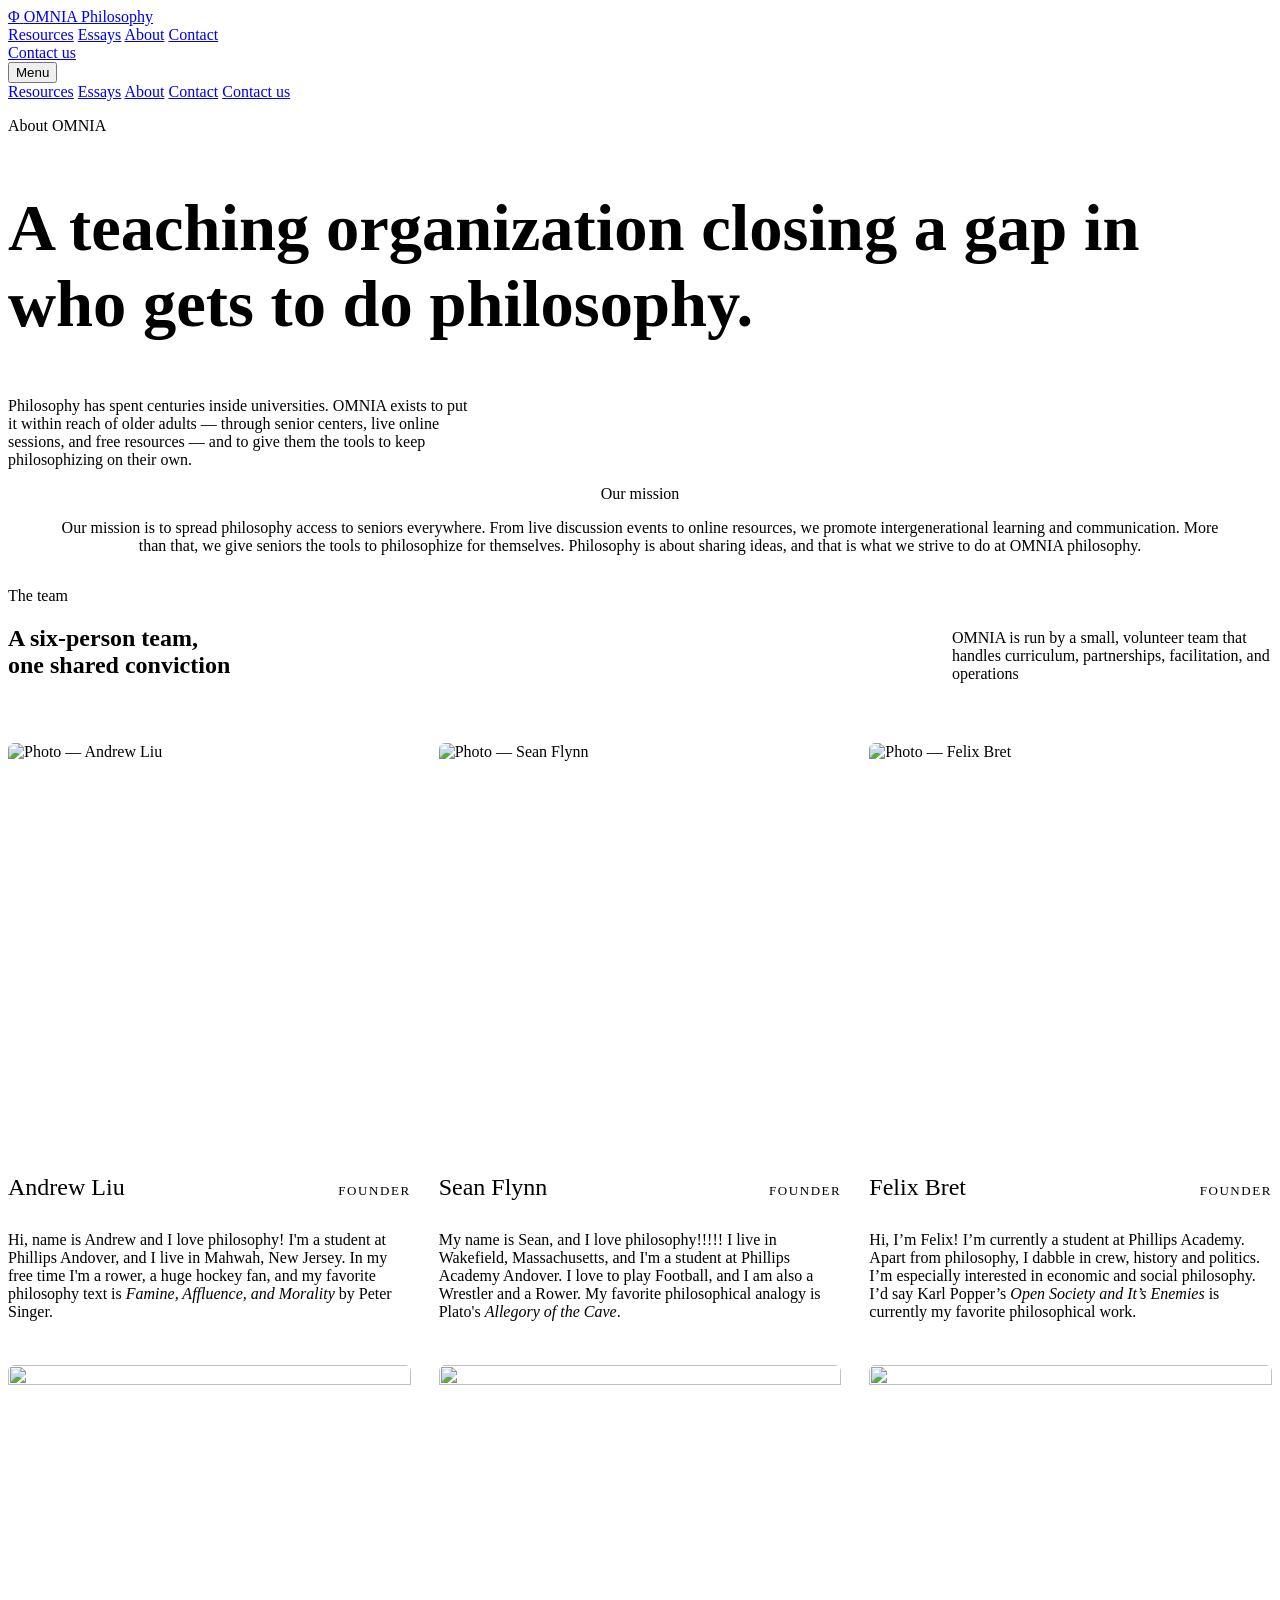
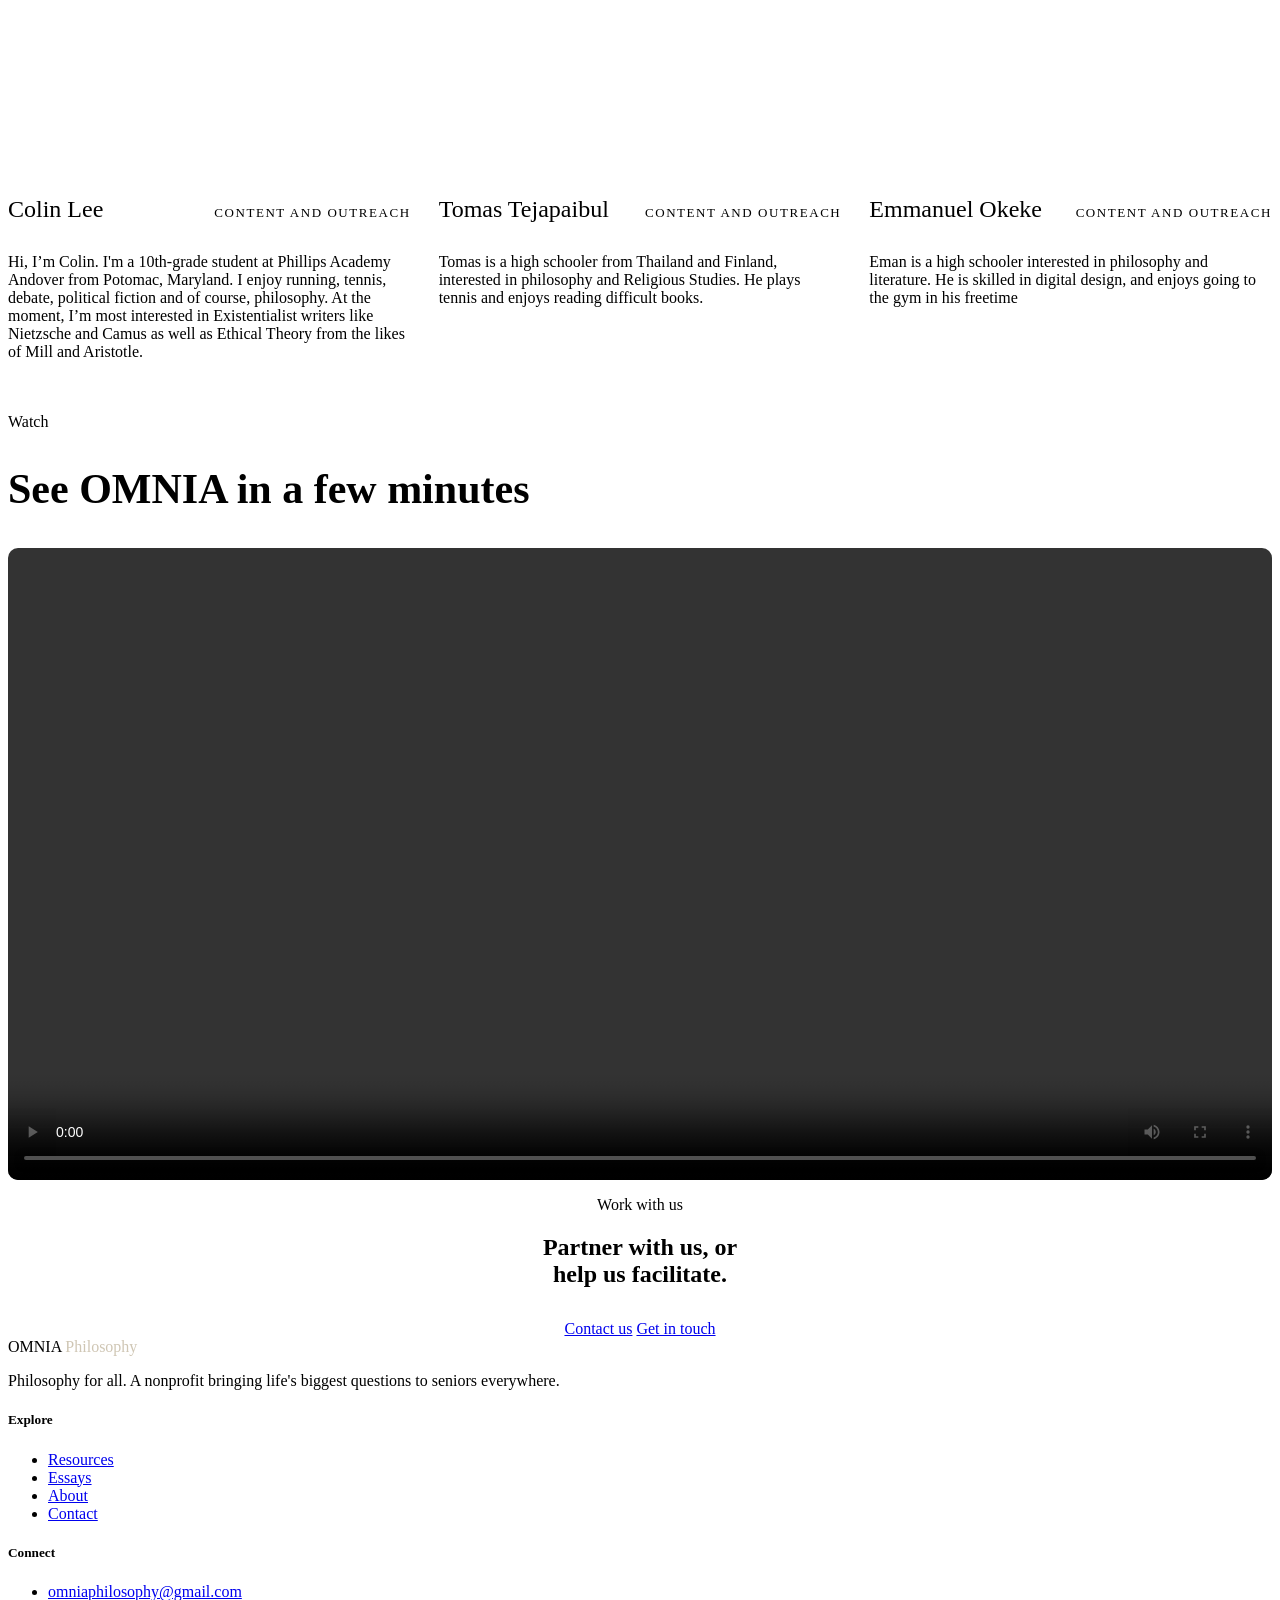
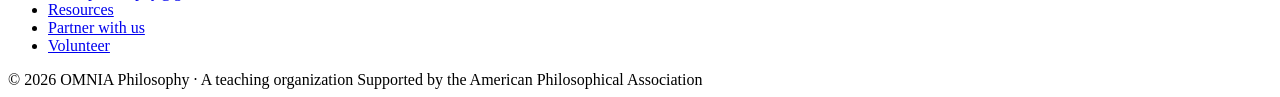
==== about.html @ b1950de5 "Add files via upload" ====
<!DOCTYPE html>
<html lang="en">
  <head>
    <meta charset="UTF-8" />
    <meta name="viewport" content="width=device-width, initial-scale=1.0" />
    <title>About — OMNIA Philosophy</title>
    <meta
      name="description"
      content="OMNIA Philosophy is a nonprofit expanding philosophy access for seniors, delivered through Massachusetts senior centers, state aging networks, and free online resources."
    />
    <link rel="preconnect" href="https://fonts.googleapis.com" />
    <link rel="preconnect" href="https://fonts.gstatic.com" crossorigin />
    <link
      href="https://fonts.googleapis.com/css2?family=Newsreader:ital,opsz,wght@0,6..72,300..600;1,6..72,300..500&family=Jost:wght@300;400;500;600&display=swap"
      rel="stylesheet"
    />
    <link rel="stylesheet" href="assets/styles.css" />
  </head>
  <body>
    <script>
      document.documentElement.classList.add("js");
    </script>

    <!-- ============ NAV ============ -->
    <header class="nav">
      <div class="nav-inner">
        <a class="brand" href="index.html">
          <span class="brand-mark">Φ</span>
          <span class="brand-name"
            >OMNIA <span class="thin">Philosophy</span></span
          >
        </a>
        <nav class="nav-links">
          <a href="resources.html">Resources</a>
          <a href="essays.html">Essays</a>
          <a href="about.html" class="active">About</a>
          <a href="contact.html">Contact</a>
        </nav>
        <div class="nav-cta">
          <a href="contact.html" class="btn btn-primary">Contact us</a>
        </div>
        <button class="nav-toggle" data-menu-toggle aria-label="Open menu">
          Menu
        </button>
      </div>
      <div class="menu-panel" data-menu-panel>
        <div class="menu-inner">
          <a href="resources.html">Resources</a>
          <a href="essays.html">Essays</a>
          <a href="about.html">About</a>
          <a href="contact.html">Contact</a>
          <a href="contact.html" class="btn btn-primary">Contact us</a>
        </div>
      </div>
    </header>

    <main data-screen-label="About">
      <!-- ============ PAGE HERO ============ -->
      <section class="section">
        <div class="wrap">
          <div class="wrap-narrow" style="padding: 0">
            <p class="eyebrow">About OMNIA</p>
            <h1 class="display" style="font-size: clamp(38px, 5.2vw, 76px)">
              A teaching organization closing a  gap in who gets to do philosophy.
            </h1>
            <p class="lede" style="max-width: 58ch; margin: 28px 0 0">
              Philosophy has spent centuries inside universities. OMNIA exists
              to put it within reach of older adults — through senior centers,
              live online sessions, and free resources — and to give them the
              tools to keep philosophizing on their own.
            </p>
          </div>
        </div>
      </section>

      <!-- ============ MISSION QUOTE ============ -->
      <section class="section bg-ink">
        <div class="wrap-narrow" style="text-align: center">
          <p class="eyebrow center" style="color: var(--clay-soft)">
            Our mission
          </p>
          <blockquote class="pull">
            Our mission is to spread philosophy access to seniors everywhere. From live discussion events to online resources, we promote intergenerational learning and communication. More than that, we give seniors the tools to philosophize for themselves. Philosophy is about sharing ideas, and that is what we strive to do at OMNIA philosophy. </em>
          </blockquote>
        </div>
      </section>

      <!-- ============ TEAM (understated) ============ -->
      <section class="section">
        <div class="wrap">
          <div class="team-head">
            <div>
              <p class="eyebrow">The team</p>
              <h2 class="h2">A six-person team,<br />one shared conviction</h2>
            </div>
            <p class="body" style="max-width: 40ch; align-self: end">
              OMNIA is run by a small, volunteer team that handles curriculum,
              partnerships, facilitation, and operations 
            </p>
          </div>
          <div class="bio-grid">
            <article class="bio-card reveal">
              <img src="/images/Andrew.png" alt="Photo — Andrew Liu" style="width:100%; aspect-ratio:1/1; object-fit:cover; border-radius:6px; display:block;">
              <div class="bio-header">
                <span class="r-name">Andrew Liu</span>
                <span class="r-role">Founder</span>
              </div>
              <p class="body small">Hi, name is Andrew and I love philosophy! I'm a student at Phillips Andover, and I live in Mahwah, New Jersey. In my free time I'm a rower, a huge hockey fan, and my favorite philosophy text is <em>Famine, Affluence, and Morality</em> by Peter Singer. </p>
            </article>
            <article class="bio-card reveal">
              <img src="/images/Sean.jpeg" alt="Photo — Sean Flynn" style="width:100%; aspect-ratio:1/1; object-fit:cover; border-radius:6px; display:block;">
              <div class="bio-header">
                <span class="r-name">Sean Flynn</span>
                <span class="r-role">Founder</span>
              </div>
              <p class="body small">My name is Sean, and I love philosophy!!!!! I live in Wakefield, Massachusetts, and I'm a student at Phillips Academy Andover. I love to play Football,  and I am also a Wrestler and a Rower. My favorite philosophical analogy is Plato's <em>Allegory of the Cave</em>. </p>
            </article>
            <article class="bio-card reveal">
              <img src="/Images/felix bret.jpeg" alt="Photo — Felix Bret" style="width:100%; aspect-ratio:1/1; object-fit:cover; border-radius:6px; display:block;">
              <div class="bio-header">
                <span class="r-name">Felix Bret</span>
                <span class="r-role">Founder </span>
              </div>
              <p class="body small"> Hi, I’m Felix! I’m currently a student at Phillips Academy. Apart from philosophy, I dabble in crew, history and politics. I’m especially interested in economic and social philosophy. I’d say Karl Popper’s <em>Open Society and It’s Enemies</em> is currently my favorite philosophical work.</p>
            </article>
            <article class="bio-card reveal">
              <img src="/images/Colin.png" alt="" style="width:100%; aspect-ratio:1/1; object-fit:cover; border-radius:6px; display:block;">
              <div class="bio-header">
                <span class="r-name">Colin Lee</span>
                <span class="r-role">Content and Outreach</span>
              </div>
              <p class="body small">Hi, I’m Colin. I'm a 10th-grade student at Phillips Academy Andover from Potomac, Maryland. I enjoy running, tennis, debate, political fiction and of course, philosophy. At the moment, I’m most interested in Existentialist writers like Nietzsche and Camus as well as Ethical Theory from the likes of Mill and Aristotle.</p>
            </article>
            <article class="bio-card reveal">
              <img src="/images/Tomas.png" alt="" style="width:100%; aspect-ratio:1/1; object-fit:cover; border-radius:6px; display:block;">
              <div class="bio-header">
                <span class="r-name">Tomas Tejapaibul</span>
                <span class="r-role">Content and Outreach</span>
              </div>
              <p class="body small">Tomas is a high schooler from Thailand and Finland, interested in philosophy and Religious Studies. He plays tennis and enjoys reading difficult books.</p>
            </article>
            <article class="bio-card reveal">
              <img src="/images/Eman.png" alt="" style="width:100%; aspect-ratio:1/1; object-fit:cover; border-radius:6px; display:block;">
              <div class="bio-header">
                <span class="r-name">Emmanuel Okeke</span>
                <span class="r-role">Content and Outreach</span>
              </div>
              <p class="body small">Eman is a high schooler interested in philosophy and literature. He is skilled in digital design, and enjoys going to the gym in his freetime </p>
            </article>
          </div>
          
        </div>
      </section>

      <!-- ============ VIDEO ============ -->
      <section class="section" style="padding-top: 0">
        <div class="wrap">
          <div class="video-head">
            <p class="eyebrow">Watch</p>
            <h2 class="h2" style="font-size: clamp(28px, 3.4vw, 42px)">
              See OMNIA in a few minutes
            </h2>
          </div>
          <video src="Images/ScreenRecording_05-03-2026 23-16-03_1 (1).mov" controls style="width:100%; border-radius:10px; display:block;"></video>
        </div>
      </section>

      <!-- ============ CTA ============ -->
      <section class="section-tight bg-alt">
        <div class="wrap-narrow" style="text-align: center">
          <p class="eyebrow center">Work with us</p>
          <h2 class="h2" style="max-width: 20ch; margin-inline: auto">
            Partner with us, or help us facilitate.
          </h2>
          <div class="cta-actions" style="margin-top: 32px">
            <a href="contact.html" class="btn btn-primary btn-lg">Contact us</a>
            <a href="mailto:omniaphilosophy@gmail.com" class="btn btn-outline btn-lg">Get in touch</a>
          </div>
        </div>
      </section>
    </main>

    <!-- ============ FOOTER ============ -->
    <footer class="footer">
      <div class="wrap">
        <div class="footer-grid">
          <div>
            <div class="footer-brand-name">
              OMNIA
              <span style="font-weight: 300; color: #cfc6b4">Philosophy</span>
            </div>
            <p class="footer-tag">
              Philosophy for all. A nonprofit bringing life's biggest questions
              to seniors everywhere.
            </p>
          </div>
          <div>
            <h5>Explore</h5>
            <ul>
              <li><a href="resources.html">Resources</a></li>
              <li><a href="essays.html">Essays</a></li>
              <li><a href="about.html">About</a></li>
              <li><a href="contact.html">Contact</a></li>
            </ul>
          </div>
          <div>
            <h5>Connect</h5>
            <ul>
              <li>
                <a href="mailto:omniaphilosophy@gmail.com">omniaphilosophy@gmail.com</a>
              </li>
              <li><a href="resources.html">Resources</a></li>
              <li><a href="contact.html">Partner with us</a></li>
              <li><a href="contact.html">Volunteer</a></li>
            </ul>
          </div>
        </div>
        <div class="footer-bottom">
          <span>© 2026 OMNIA Philosophy · A teaching organization</span>
          <span>Supported by the American Philosophical Association</span>
        </div>
      </div>
    </footer>

    <style>
      .method-grid {
        display: grid;
        grid-template-columns: repeat(3, 1fr);
        gap: 24px;
        margin-top: clamp(8px, 2vw, 20px);
      }
      .method {
        background: var(--card);
        border: 1px solid var(--line);
        border-radius: 8px;
        padding: 32px 30px;
        display: flex;
        flex-direction: column;
        gap: 14px;
      }
      .method .do-num {
        font-size: 26px;
      }

      .bio-grid{ display:grid; grid-template-columns: repeat(3,1fr); gap: 28px; margin-bottom: 36px; }
      .bio-card{ display:flex; flex-direction:column; gap:14px; }
      .bio-header{ display:flex; justify-content:space-between; align-items:baseline; gap:10px; border-top:2px solid var(--ink); padding-top:14px; }

      .team-head {
        display: flex;
        justify-content: space-between;
        align-items: flex-start;
        gap: 40px;
        margin-bottom: clamp(28px, 3.5vw, 44px);
        flex-wrap: wrap;
      }
      .roster {
        list-style: none;
        margin: 0;
        padding: 0;
        display: grid;
        grid-template-columns: 1fr 1fr;
        gap: 0 clamp(36px, 5vw, 72px);
      }
      .roster li {
        display: flex;
        justify-content: space-between;
        align-items: baseline;
        gap: 20px;
        padding: 20px 0;
        border-bottom: 1px solid var(--line);
      }
      .r-name {
        font-family: var(--serif);
        font-size: clamp(20px, 2vw, 24px);
        color: var(--ink);
      }
      .r-role {
        font-family: var(--sans);
        font-size: 13px;
        letter-spacing: 0.12em;
        text-transform: uppercase;
        color: var(--clay);
        white-space: nowrap;
      }
      .pull em {
        color: var(--clay-soft);
      }

      .video-head {
        margin-bottom: clamp(22px, 3vw, 34px);
      }
      .video-frame {
        margin: 0;
        border: 1px solid var(--line);
        border-radius: 10px;
        overflow: hidden;
        background: repeating-linear-gradient(
          135deg,
          #ece6d8,
          #ece6d8 14px,
          #e7e0d0 14px,
          #e7e0d0 28px
        );
      }
      .video-inner {
        aspect-ratio: 16/9;
        display: flex;
        flex-direction: column;
        align-items: center;
        justify-content: center;
        gap: 20px;
      }
      .video-play {
        width: 84px;
        height: 84px;
        border-radius: 50%;
        border: 1px solid var(--line-2);
        background: var(--card);
        display: grid;
        place-items: center;
        color: var(--clay);
        cursor: pointer;
        box-shadow: 0 14px 36px -22px rgba(33, 29, 23, 0.55);
        transition: transform 0.2s ease, background 0.2s ease, color 0.2s ease;
      }
      .video-play:hover {
        transform: scale(1.06);
        background: var(--clay);
        color: #fff;
      }
      .video-note {
        font-family: var(--sans);
        font-size: 14px;
        letter-spacing: 0.02em;
        color: var(--ink-2);
        margin: 0;
        text-align: center;
        max-width: 40ch;
        padding-inline: 20px;
      }

      @media (max-width: 880px) {
        .method-grid { grid-template-columns: 1fr; }
        .bio-grid { grid-template-columns: 1fr; }
        .roster { grid-template-columns: 1fr; }
      }
    </style>

    <script src="assets/site.js"></script>
  </body>
</html>
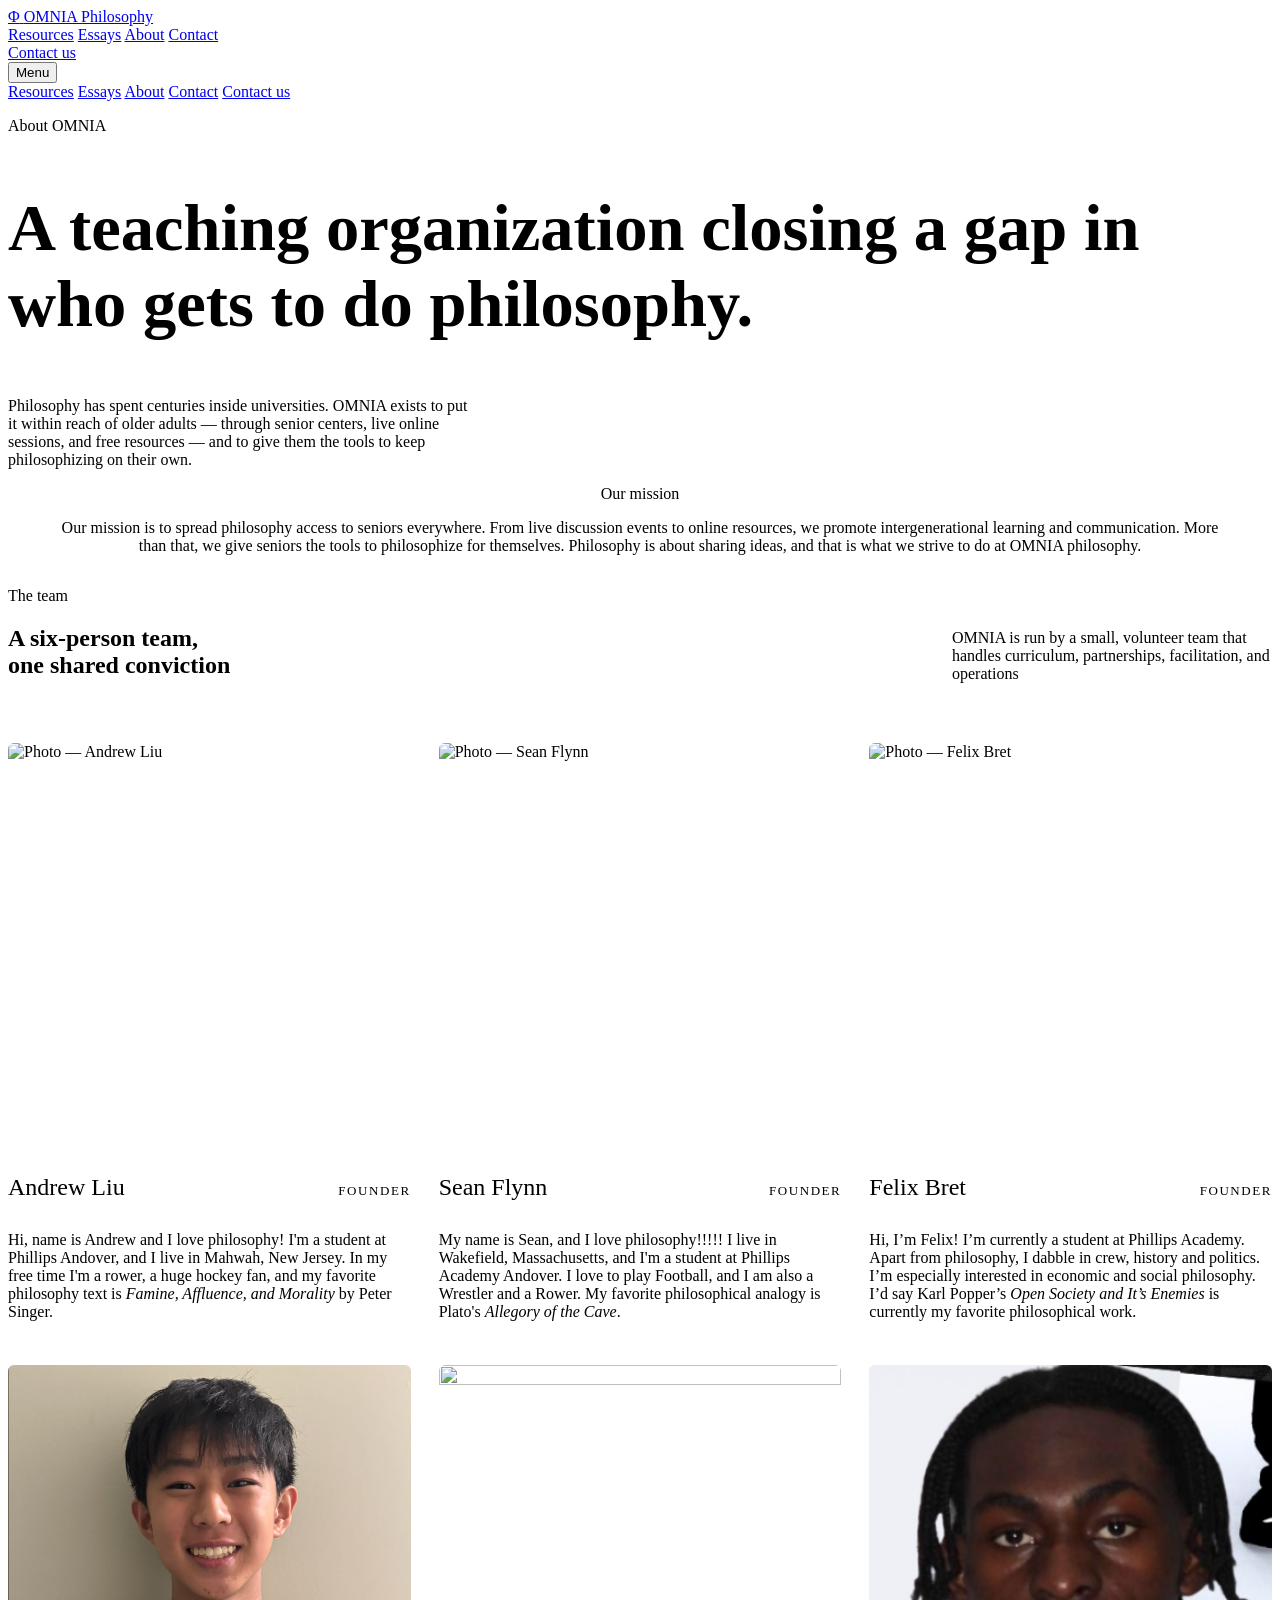
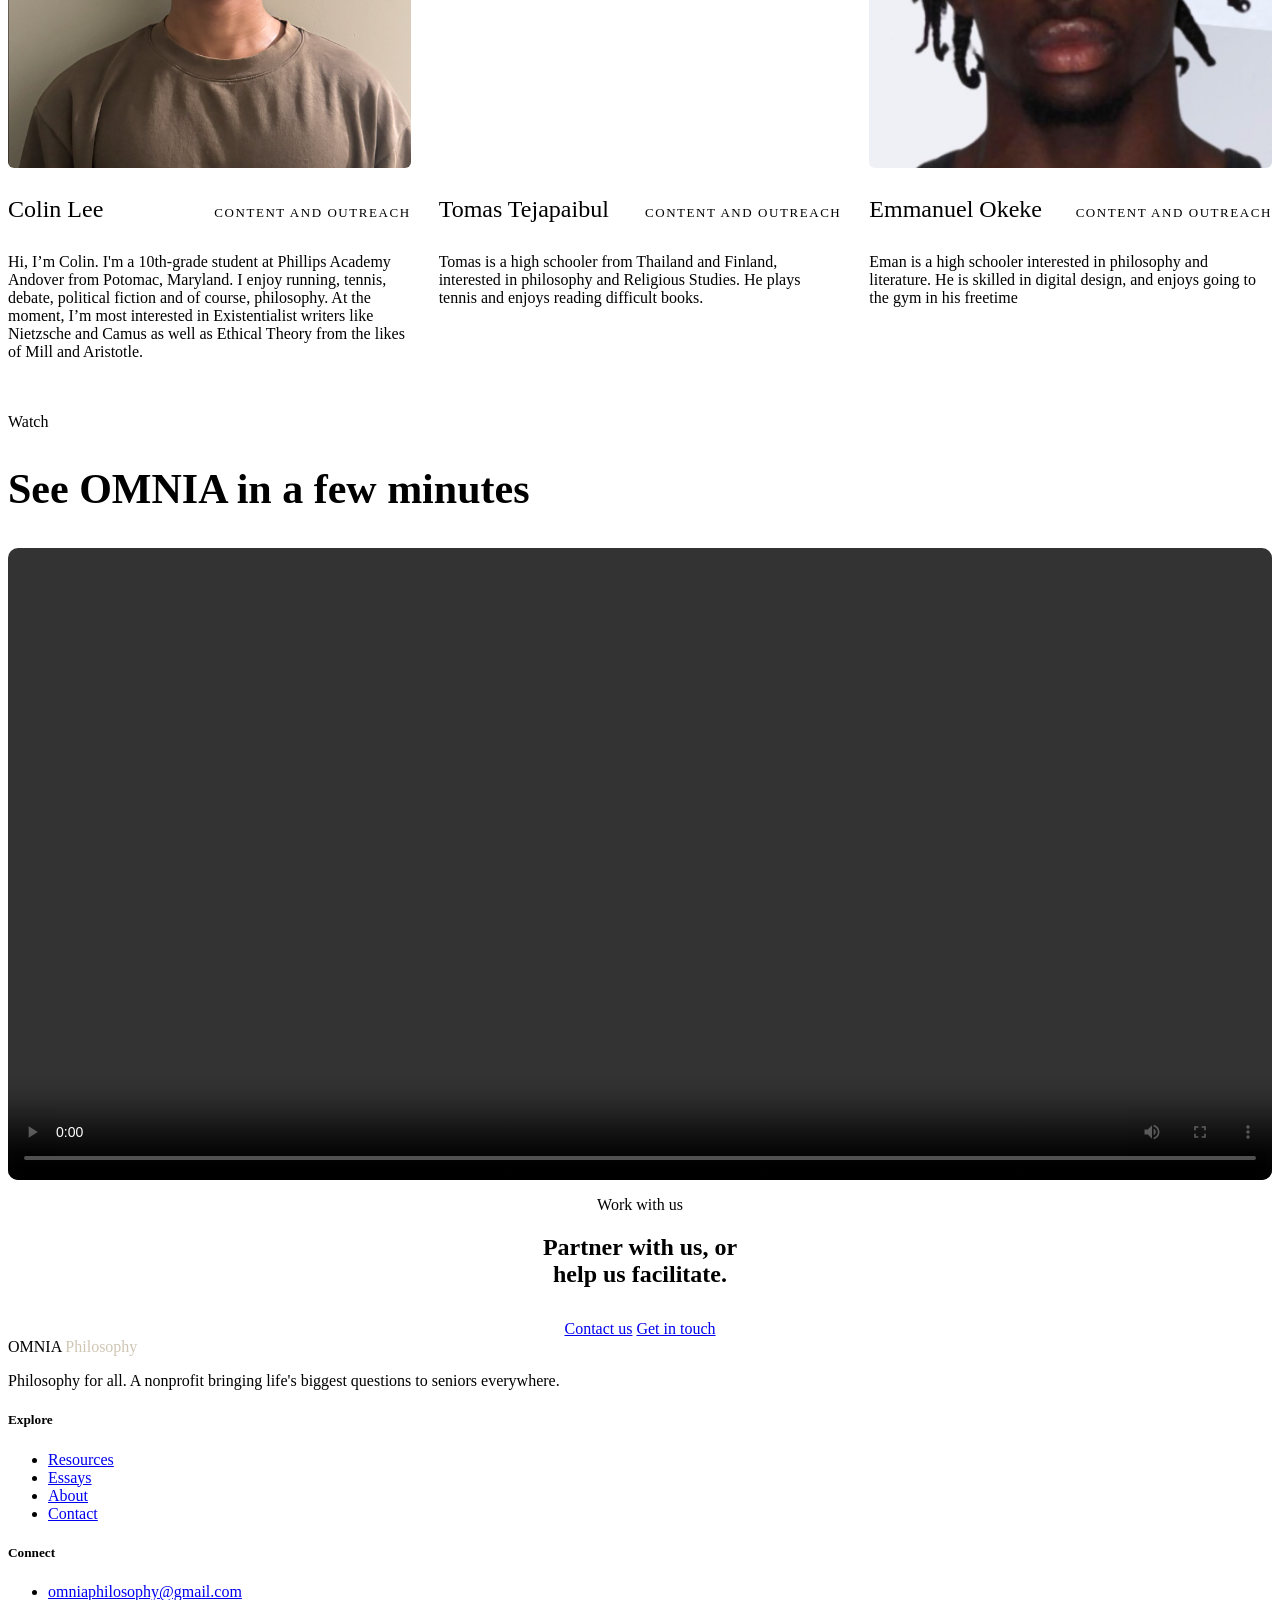
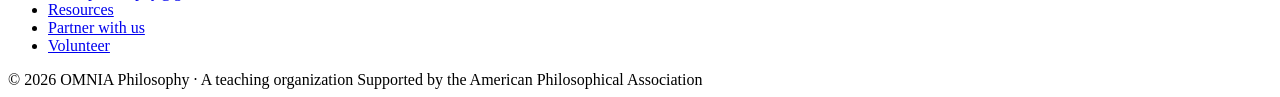
==== commit 378a7976: "Update about.html" ====
--- a/about.html
+++ b/about.html
@@ -116,7 +116,7 @@
               <p class="body small">My name is Sean, and I love philosophy!!!!! I live in Wakefield, Massachusetts, and I'm a student at Phillips Academy Andover. I love to play Football,  and I am also a Wrestler and a Rower. My favorite philosophical analogy is Plato's <em>Allegory of the Cave</em>. </p>
             </article>
             <article class="bio-card reveal">
-              <img src="/Images/felix bret.jpeg" alt="Photo — Felix Bret" style="width:100%; aspect-ratio:1/1; object-fit:cover; border-radius:6px; display:block;">
+              <img src="Images/felix-bret.jpeg" alt="Photo — Felix Bret" style="width:100%; aspect-ratio:1/1; object-fit:cover; border-radius:6px; display:block;">
               <div class="bio-header">
                 <span class="r-name">Felix Bret</span>
                 <span class="r-role">Founder </span>
@@ -161,7 +161,7 @@
               See OMNIA in a few minutes
             </h2>
           </div>
-          <video src="Images/ScreenRecording_05-03-2026 23-16-03_1 (1).mov" controls style="width:100%; border-radius:10px; display:block;"></video>
+          <video src="Images/screen-recording-05-03-2026.mp4" controls style="width:100%; border-radius:10px; display:block;"></video>
         </div>
       </section>
 
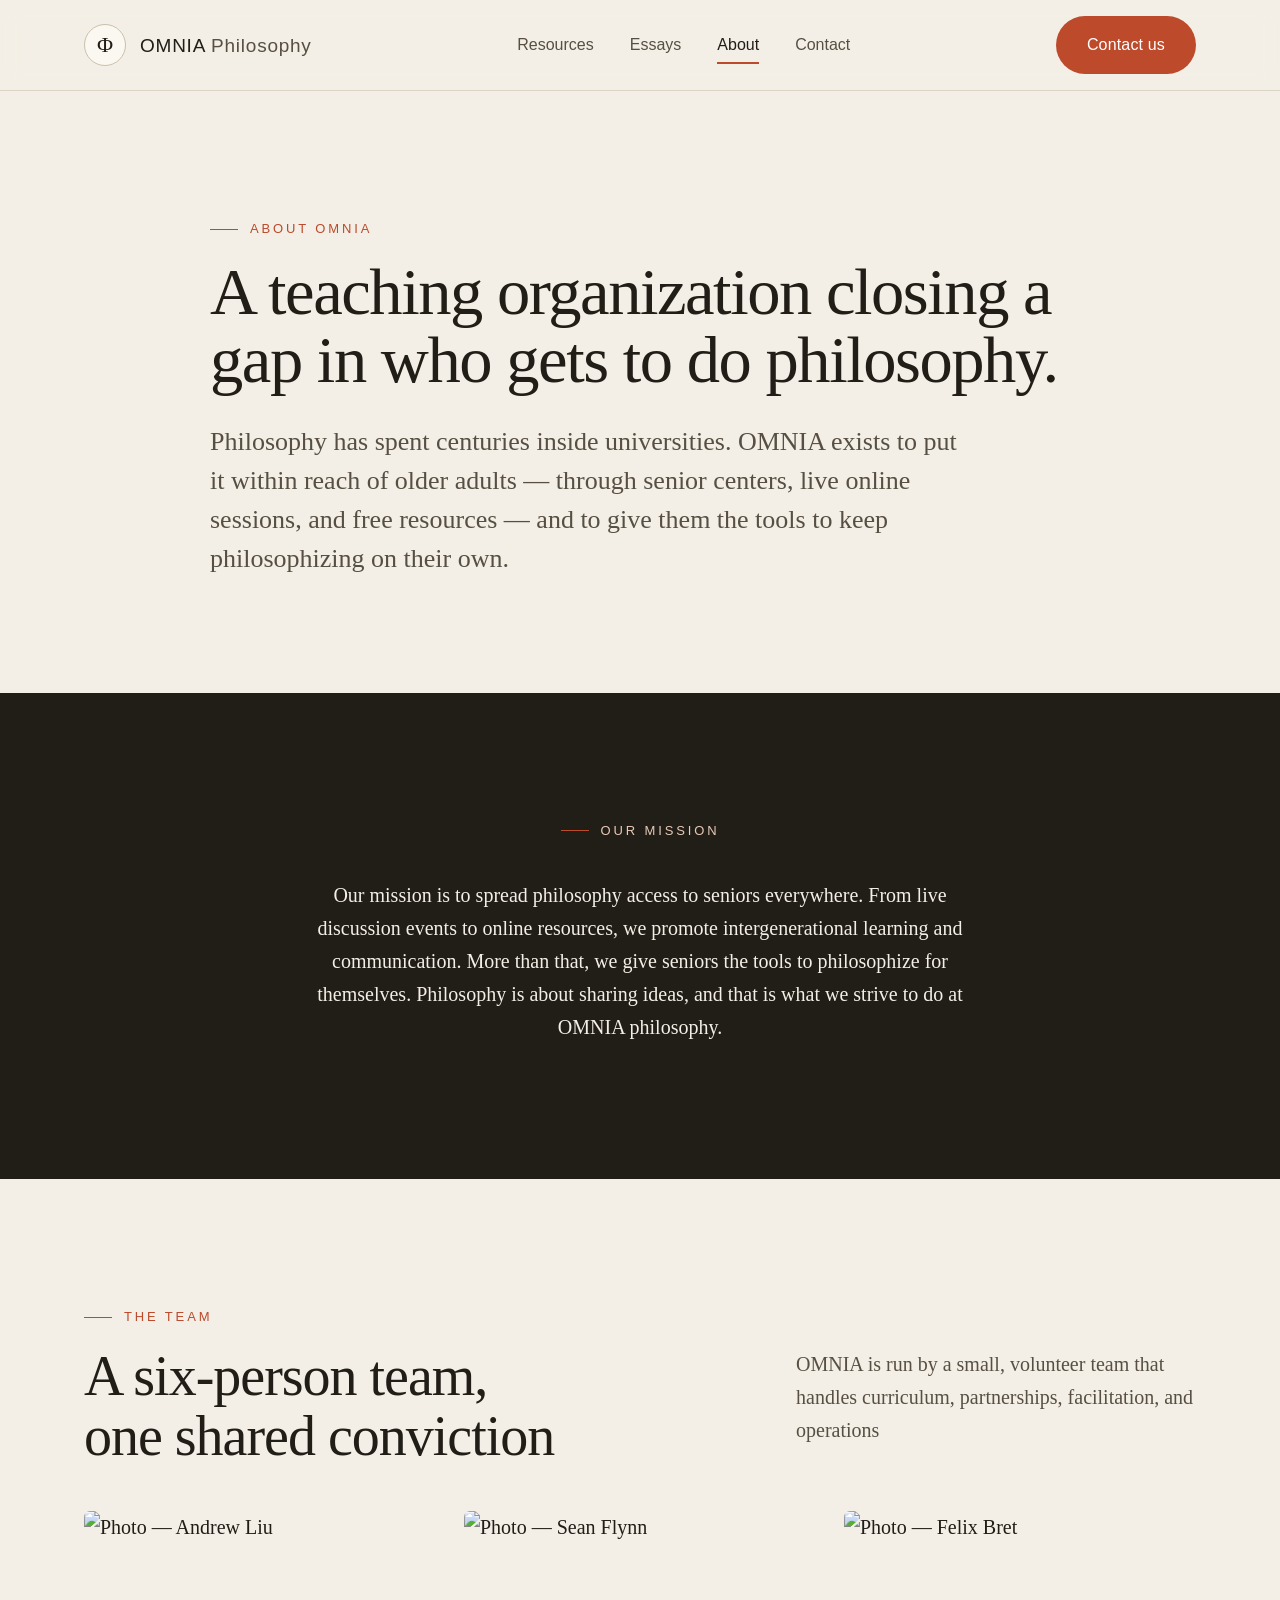
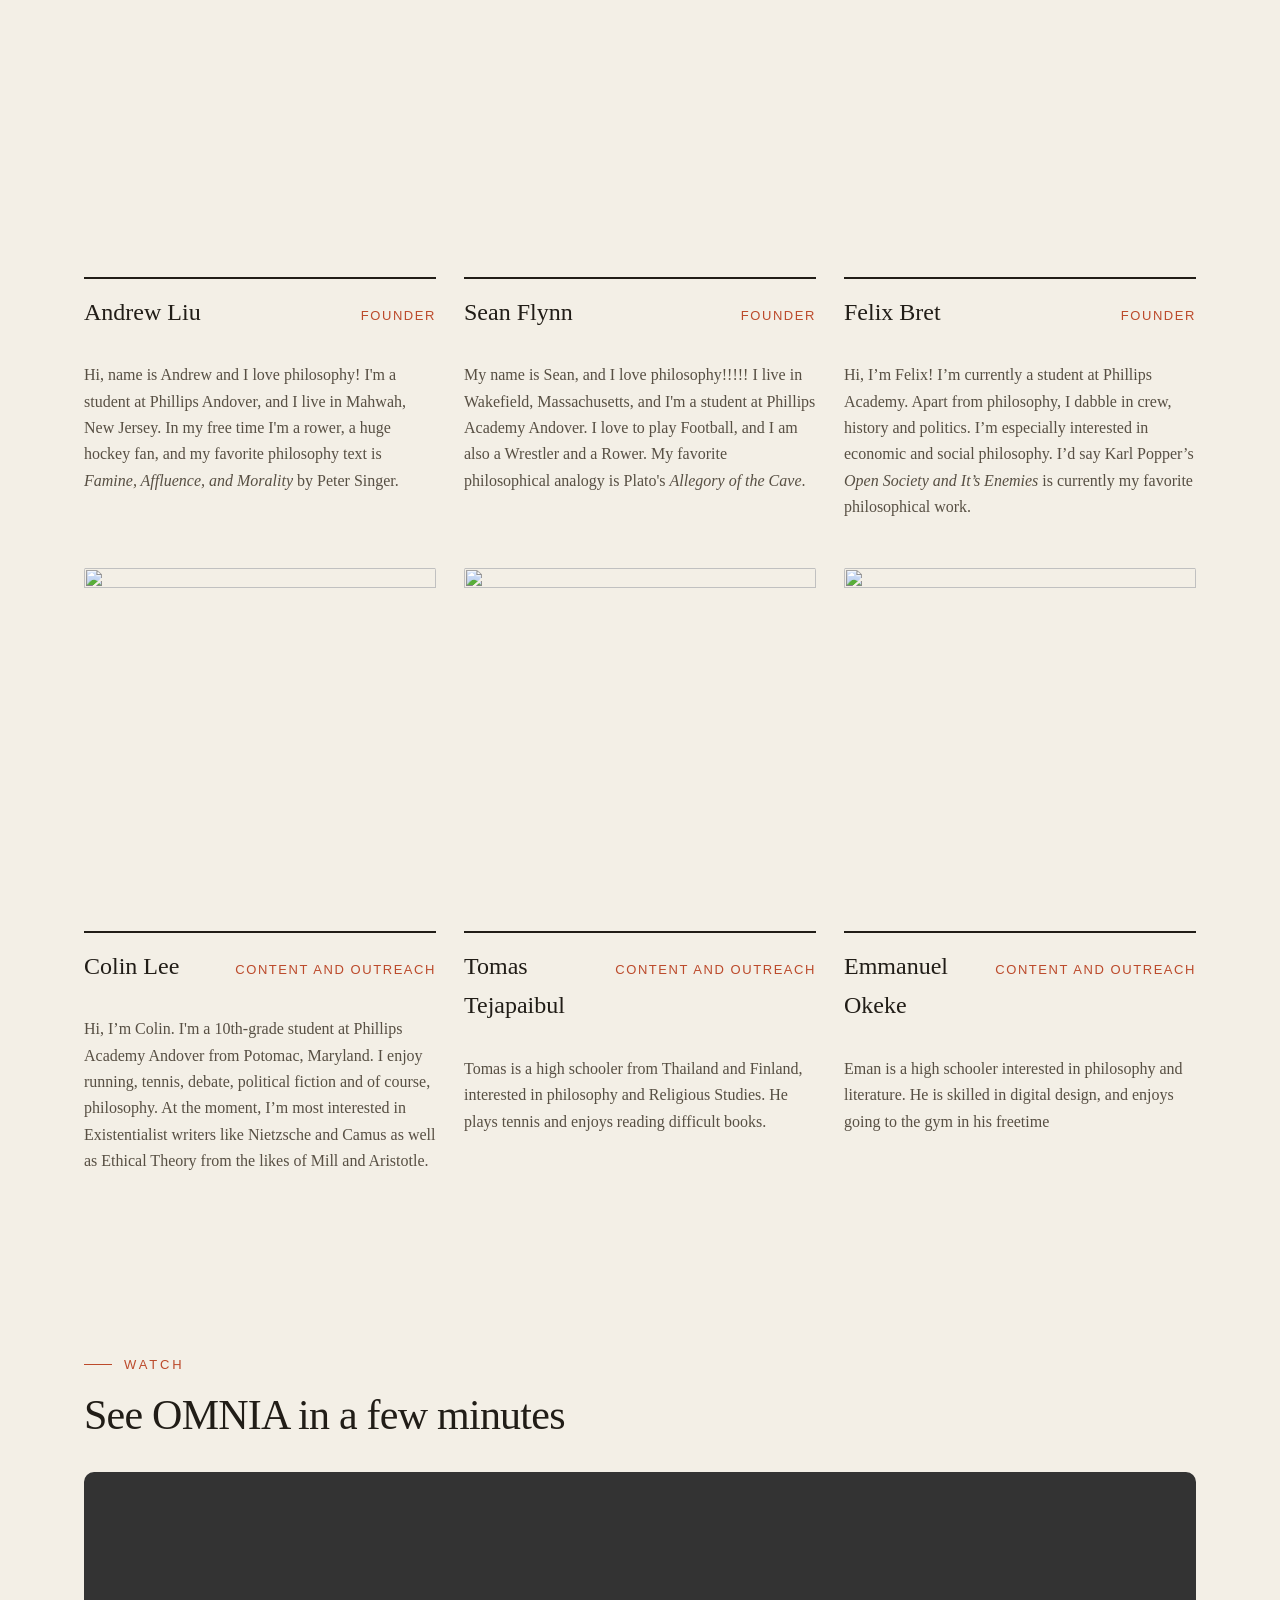
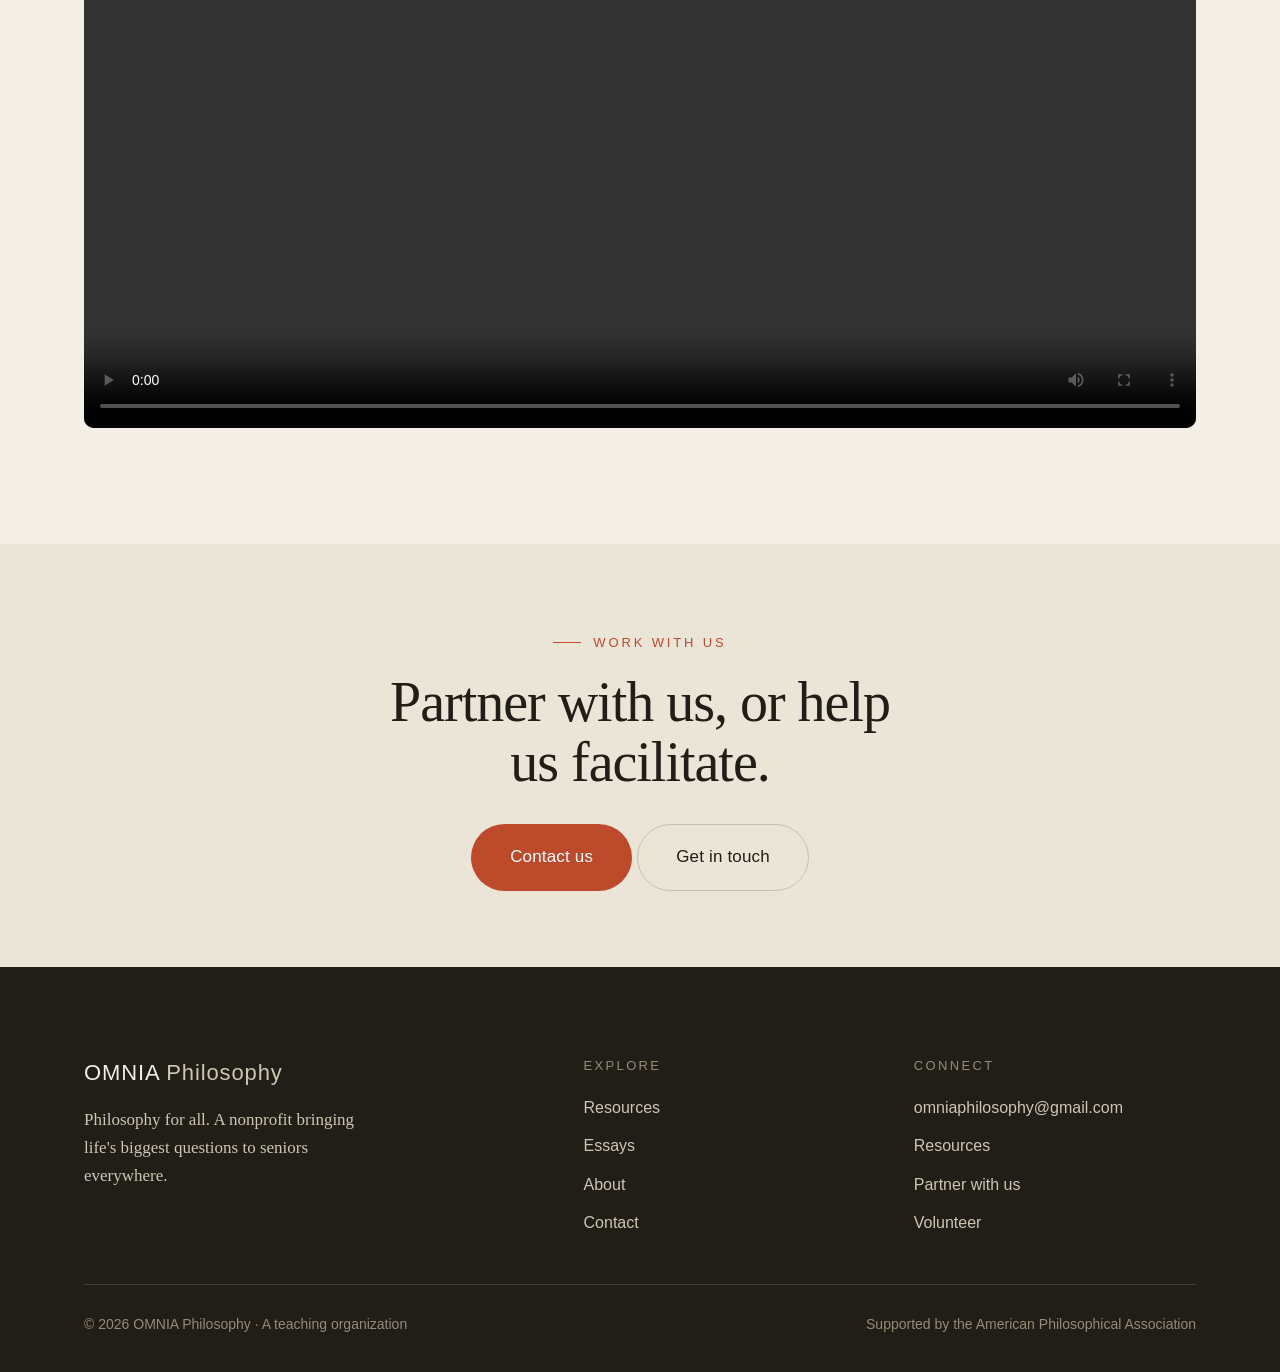
==== commit afda551b: "Update about.html" ====
--- a/about.html
+++ b/about.html
@@ -100,7 +100,7 @@
           </div>
           <div class="bio-grid">
             <article class="bio-card reveal">
-              <img src="/images/Andrew.png" alt="Photo — Andrew Liu" style="width:100%; aspect-ratio:1/1; object-fit:cover; border-radius:6px; display:block;">
+              <img src="Images/Andrew.png" alt="Photo — Andrew Liu" style="width:100%; aspect-ratio:1/1; object-fit:cover; border-radius:6px; display:block;">
               <div class="bio-header">
                 <span class="r-name">Andrew Liu</span>
                 <span class="r-role">Founder</span>
@@ -108,7 +108,7 @@
               <p class="body small">Hi, name is Andrew and I love philosophy! I'm a student at Phillips Andover, and I live in Mahwah, New Jersey. In my free time I'm a rower, a huge hockey fan, and my favorite philosophy text is <em>Famine, Affluence, and Morality</em> by Peter Singer. </p>
             </article>
             <article class="bio-card reveal">
-              <img src="/images/Sean.jpeg" alt="Photo — Sean Flynn" style="width:100%; aspect-ratio:1/1; object-fit:cover; border-radius:6px; display:block;">
+              <img src="Images/Sean.jpeg" alt="Photo — Sean Flynn" style="width:100%; aspect-ratio:1/1; object-fit:cover; border-radius:6px; display:block;">
               <div class="bio-header">
                 <span class="r-name">Sean Flynn</span>
                 <span class="r-role">Founder</span>
@@ -124,7 +124,7 @@
               <p class="body small"> Hi, I’m Felix! I’m currently a student at Phillips Academy. Apart from philosophy, I dabble in crew, history and politics. I’m especially interested in economic and social philosophy. I’d say Karl Popper’s <em>Open Society and It’s Enemies</em> is currently my favorite philosophical work.</p>
             </article>
             <article class="bio-card reveal">
-              <img src="/images/Colin.png" alt="" style="width:100%; aspect-ratio:1/1; object-fit:cover; border-radius:6px; display:block;">
+              <img src="Images/Colin.png" alt="" style="width:100%; aspect-ratio:1/1; object-fit:cover; border-radius:6px; display:block;">
               <div class="bio-header">
                 <span class="r-name">Colin Lee</span>
                 <span class="r-role">Content and Outreach</span>
@@ -132,7 +132,7 @@
               <p class="body small">Hi, I’m Colin. I'm a 10th-grade student at Phillips Academy Andover from Potomac, Maryland. I enjoy running, tennis, debate, political fiction and of course, philosophy. At the moment, I’m most interested in Existentialist writers like Nietzsche and Camus as well as Ethical Theory from the likes of Mill and Aristotle.</p>
             </article>
             <article class="bio-card reveal">
-              <img src="/images/Tomas.png" alt="" style="width:100%; aspect-ratio:1/1; object-fit:cover; border-radius:6px; display:block;">
+              <img src="Images/Tomas.png" alt="" style="width:100%; aspect-ratio:1/1; object-fit:cover; border-radius:6px; display:block;">
               <div class="bio-header">
                 <span class="r-name">Tomas Tejapaibul</span>
                 <span class="r-role">Content and Outreach</span>
@@ -140,7 +140,7 @@
               <p class="body small">Tomas is a high schooler from Thailand and Finland, interested in philosophy and Religious Studies. He plays tennis and enjoys reading difficult books.</p>
             </article>
             <article class="bio-card reveal">
-              <img src="/images/Eman.png" alt="" style="width:100%; aspect-ratio:1/1; object-fit:cover; border-radius:6px; display:block;">
+              <img src="Images/Eman.png" alt="" style="width:100%; aspect-ratio:1/1; object-fit:cover; border-radius:6px; display:block;">
               <div class="bio-header">
                 <span class="r-name">Emmanuel Okeke</span>
                 <span class="r-role">Content and Outreach</span>
--- a/assets/styles.css
+++ b/assets/styles.css
@@ -0,0 +1,313 @@
+/* ============================================================
+   OMNIA Philosophy — Design System
+   Warm cream paper · ink · single terracotta accent (ties to APA)
+   Type: Newsreader (literary serif) + Jost (geometric sans, echoes wordmark)
+   ============================================================ */
+
+:root{
+  /* paper & ink */
+  --paper:    #F3EFE6;
+  --paper-2:  #EBE5D8;   /* alt section bg */
+  --card:     #FBF8F1;   /* warm white cards */
+  --ink:      #211D17;   /* near-black warm */
+  --ink-2:    #574F43;   /* body text */
+  --ink-3:    #8B8170;   /* muted labels */
+  --line:     #DCD4C4;   /* hairlines */
+  --line-2:   #C9C0AC;
+
+  /* accent */
+  --clay:      #BC4A2B;
+  --clay-deep: #97361C;
+  --clay-soft: #E7C9B8;
+
+  /* type */
+  --serif: "Newsreader", Georgia, "Times New Roman", serif;
+  --sans:  "Jost", "Helvetica Neue", Arial, sans-serif;
+
+  /* metrics */
+  --maxw: 1240px;
+  --gut: clamp(20px, 5vw, 64px);
+  --ease: cubic-bezier(.22,.61,.36,1);
+}
+
+*{ box-sizing: border-box; }
+
+html{ -webkit-text-size-adjust: 100%; scroll-behavior: smooth; }
+
+body{
+  margin: 0;
+  background: var(--paper);
+  color: var(--ink);
+  font-family: var(--serif);
+  font-size: 20px;
+  line-height: 1.65;
+  -webkit-font-smoothing: antialiased;
+  text-rendering: optimizeLegibility;
+}
+
+img{ max-width: 100%; display: block; }
+a{ color: inherit; }
+
+/* ---------- layout helpers ---------- */
+.wrap{ max-width: var(--maxw); margin: 0 auto; padding-inline: var(--gut); }
+.wrap-narrow{ max-width: 860px; margin: 0 auto; padding-inline: var(--gut); }
+section{ position: relative; }
+.section{ padding-block: clamp(64px, 9vw, 128px); }
+.section-tight{ padding-block: clamp(48px, 6vw, 88px); }
+.bg-alt{ background: var(--paper-2); }
+.bg-ink{ background: var(--ink); color: var(--paper); }
+.bg-ink .muted{ color: #B7AE9D; }
+
+/* ---------- type ---------- */
+.eyebrow{
+  font-family: var(--sans);
+  font-size: 13px;
+  font-weight: 500;
+  letter-spacing: 0.22em;
+  text-transform: uppercase;
+  color: var(--clay);
+  margin: 0 0 18px;
+  display: inline-flex;
+  align-items: center;
+  gap: 12px;
+}
+.eyebrow::before{
+  content: "";
+  width: 28px; height: 1px;
+  background: var(--clay);
+  display: inline-block;
+}
+.eyebrow.center{ justify-content: center; }
+.eyebrow.plain::before{ display: none; }
+
+h1,h2,h3,h4{ font-weight: 400; line-height: 1.08; margin: 0; letter-spacing: -0.01em; }
+
+.display{
+  font-size: clamp(44px, 6.6vw, 92px);
+  line-height: 1.02;
+  letter-spacing: -0.022em;
+  font-weight: 380;
+}
+.h2{ font-size: clamp(32px, 4.4vw, 56px); letter-spacing: -0.018em; }
+.h3{ font-size: clamp(24px, 2.6vw, 34px); }
+.h4{ font-size: clamp(20px, 2vw, 25px); }
+.lede{
+  font-size: clamp(20px, 2.1vw, 26px);
+  line-height: 1.5;
+  color: var(--ink-2);
+  font-weight: 360;
+}
+.italic{ font-style: italic; }
+em, .em{ font-style: italic; }
+.body{ color: var(--ink-2); }
+.body p{ margin: 0 0 1.1em; }
+.body p:last-child{ margin-bottom: 0; }
+.small{ font-size: 16px; }
+
+/* kicker number / overline */
+.serif-num{ font-family: var(--serif); }
+
+/* ---------- buttons ---------- */
+.btn{
+  font-family: var(--sans);
+  font-size: 16px;
+  font-weight: 500;
+  letter-spacing: 0.01em;
+  padding: 15px 30px;
+  border-radius: 999px;
+  border: 1px solid transparent;
+  display: inline-flex;
+  align-items: center;
+  gap: 10px;
+  text-decoration: none;
+  cursor: pointer;
+  transition: background .2s ease, color .2s ease, border-color .2s ease, transform .15s ease;
+  white-space: nowrap;
+}
+.btn:active{ transform: translateY(1px); }
+.btn-primary{ background: var(--clay); color: #fff; }
+.btn-primary:hover{ background: var(--clay-deep); }
+.btn-outline{ background: transparent; color: var(--ink); border-color: var(--line-2); }
+.btn-outline:hover{ border-color: var(--ink); }
+.btn-ghost{ background: transparent; color: var(--ink); padding-inline: 0; border-radius: 0; }
+.btn-ghost .arrow{ transition: transform .2s ease; }
+.btn-ghost:hover .arrow{ transform: translateX(5px); }
+.btn-lg{ padding: 18px 38px; font-size: 17px; }
+.on-ink.btn-outline{ color: var(--paper); border-color: rgba(255,255,255,.28); }
+.on-ink.btn-outline:hover{ border-color: var(--paper); }
+
+.arrow{ font-family: var(--sans); }
+
+/* ---------- nav ---------- */
+.nav{
+  position: sticky; top: 0; z-index: 50;
+  background: color-mix(in srgb, var(--paper) 88%, transparent);
+  backdrop-filter: blur(10px);
+  border-bottom: 1px solid var(--line);
+}
+.nav-inner{
+  max-width: var(--maxw); margin: 0 auto;
+  padding: 16px var(--gut);
+  display: flex; align-items: center; justify-content: space-between;
+  gap: 24px;
+}
+.brand{ display: flex; align-items: center; gap: 14px; text-decoration: none; color: var(--ink); }
+.brand-mark{
+  width: 42px; height: 42px; flex: none;
+  border: 1px solid var(--line-2);
+  border-radius: 50%;
+  display: grid; place-items: center;
+  background: var(--card);
+  font-family: var(--serif);
+  font-size: 22px;
+  color: var(--ink);
+}
+.brand-name{ font-family: var(--sans); font-weight: 500; font-size: 19px; letter-spacing: 0.04em; }
+.brand-name .thin{ font-weight: 300; color: var(--ink-2); }
+.nav-links{ display: flex; align-items: center; gap: 36px; }
+.nav-links a{
+  font-family: var(--sans); font-size: 16px; font-weight: 400;
+  text-decoration: none; color: var(--ink-2); white-space: nowrap;
+  transition: color .15s ease; position: relative; padding-block: 4px;
+}
+.nav-links a:hover{ color: var(--ink); }
+.nav-links a.active{ color: var(--ink); }
+.nav-links a.active::after{
+  content:""; position:absolute; left:0; right:0; bottom:-2px; height:2px; background: var(--clay);
+}
+.nav-cta{ display: flex; align-items: center; gap: 8px; }
+.nav-toggle{ display:none; }
+
+.nav-toggle{
+  display:none; background:none; border:1px solid var(--line-2); border-radius: 999px;
+  font-family: var(--sans); font-size: 14px; padding: 9px 16px; cursor:pointer; color: var(--ink);
+  align-items:center; gap:8px;
+}
+.menu-panel{ display:none; }
+
+@media (max-width: 880px){
+  .nav-links{ display: none; }
+  .nav-cta{ display:none; }
+  .nav-toggle{ display:inline-flex; }
+  .menu-panel{
+    display:block; border-bottom:1px solid var(--line); background: var(--paper);
+    max-height:0; overflow:hidden; transition: max-height .3s ease;
+  }
+  .menu-panel[data-open]{ max-height: 420px; }
+  .menu-panel .menu-inner{ padding: 8px var(--gut) 24px; display:flex; flex-direction:column; gap:4px; }
+  .menu-panel a{
+    font-family: var(--sans); font-size: 19px; text-decoration:none; color: var(--ink);
+    padding: 12px 0; border-bottom: 1px solid var(--line);
+  }
+  .menu-panel .btn{ margin-top: 16px; justify-content:center; }
+}
+
+/* ---------- footer ---------- */
+.footer{ background: var(--ink); color: var(--paper); padding-block: clamp(56px,7vw,88px) 36px; }
+.footer a{ color: #CFC6B4; text-decoration: none; transition: color .15s ease; }
+.footer a:hover{ color: #fff; }
+.footer-grid{
+  display: grid; grid-template-columns: 1.6fr 1fr 1fr; gap: 48px;
+  padding-bottom: 48px; border-bottom: 1px solid rgba(255,255,255,.14);
+}
+.footer h5{ font-family: var(--sans); font-size: 13px; letter-spacing: .18em; text-transform: uppercase; color: #968B78; margin: 0 0 18px; font-weight: 500; }
+.footer ul{ list-style: none; margin: 0; padding: 0; display: grid; gap: 12px; font-family: var(--sans); font-size: 16px; }
+.footer-bottom{
+  display:flex; justify-content: space-between; align-items: center; gap: 20px;
+  padding-top: 28px; font-family: var(--sans); font-size: 14px; color: #968B78; flex-wrap: wrap;
+}
+.footer-brand-name{ font-family: var(--sans); font-size: 22px; letter-spacing: .04em; font-weight: 500; }
+.footer-tag{ color:#CFC6B4; max-width: 34ch; margin-top: 14px; font-size: 17px; }
+
+@media (max-width: 760px){ .footer-grid{ grid-template-columns: 1fr 1fr; gap: 32px; } }
+
+/* ---------- image slots ---------- */
+image-slot{
+  --is-bg: #E4DCCC;
+  background: var(--paper-2);
+  display: block;
+}
+.slot-cap{ font-family: var(--sans); font-size: 12.5px; letter-spacing: .04em; color: var(--ink-3); margin-top: 10px; }
+
+/* ---------- misc components ---------- */
+.rule{ height:1px; background: var(--line); border:0; margin:0; }
+.chip{
+  font-family: var(--sans); font-size: 13px; letter-spacing: .04em;
+  border: 1px solid var(--line-2); border-radius: 999px; padding: 7px 16px;
+  color: var(--ink-2); display:inline-flex; align-items:center; gap:8px; background: var(--card);
+}
+.dot{ width:6px; height:6px; border-radius:50%; background: var(--clay); display:inline-block; }
+
+.tag-link{
+  font-family: var(--sans); font-size: 16px; text-decoration: none; color: var(--ink);
+  display:inline-flex; align-items:center; gap: 10px;
+}
+.tag-link .arrow{ color: var(--clay); transition: transform .2s ease; }
+.tag-link:hover .arrow{ transform: translateX(4px); }
+
+/* ---------- motion system (JS-gated so content is never hidden without JS) ---------- */
+.nav{ transition: box-shadow .35s var(--ease), background .35s var(--ease); }
+.nav.scrolled{
+  background: color-mix(in srgb, var(--paper) 95%, transparent);
+  box-shadow: 0 10px 34px -28px rgba(33,29,23,.7);
+}
+
+html.js .reveal{
+  opacity:0; transform: translateY(22px);
+  transition: opacity .8s var(--ease), transform .8s var(--ease);
+}
+html.js .reveal.in{ opacity:1; transform:none; }
+
+/* drawing hairline under metric / reach cards */
+html.js .metric, html.js .reach{ border-top-color: transparent; position: relative; }
+html.js .metric::before, html.js .reach::before{
+  content:""; position:absolute; left:0; right:0; top:0; height:2px;
+  background: var(--ink); transform: scaleX(0); transform-origin: left;
+  transition: transform 1s var(--ease);
+}
+html.js .metric-row.in .metric::before,
+html.js .reach.in::before{ transform: scaleX(1); }
+html.js .metric-row.in .metric:nth-child(2)::before{ transition-delay:.1s; }
+html.js .metric-row.in .metric:nth-child(3)::before{ transition-delay:.2s; }
+html.js .metric-row.in .metric:nth-child(4)::before{ transition-delay:.3s; }
+
+/* count-up suffix sizing wherever it appears */
+.reach-num .u, .dt-num .u{ font-size:.5em; letter-spacing:0; }
+.count-soft{ font-variant-numeric: tabular-nums; }
+
+@media (prefers-reduced-motion: reduce){
+  html.js .reveal{ opacity:1; transform:none; transition:none; }
+  html.js .metric::before, html.js .reach::before{ transform:none; transition:none; }
+  html.js .metric, html.js .reach{ border-top-color: var(--ink); }
+  .nav{ transition:none; }
+  html{ scroll-behavior:auto; }
+}
+
+/* ---------- partner / credibility bar ---------- */
+.partners{ border-top:1px solid var(--line); border-bottom:1px solid var(--line); }
+.partners-label{
+  font-family:var(--sans); font-size:12.5px; letter-spacing:.2em; text-transform:uppercase;
+  color:var(--ink-3); text-align:center; margin:0 0 26px;
+}
+.partners-row{
+  display:flex; flex-wrap:wrap; align-items:center; justify-content:center;
+  gap: clamp(28px,5vw,68px); row-gap: 28px;
+}
+.partner-logo{
+  font-family:var(--serif); font-size: clamp(16px,1.7vw,19px); color:var(--ink); letter-spacing:.01em;
+  text-align:center; line-height:1.18; opacity:.9; white-space:nowrap;
+}
+.partner-logo small{
+  display:block; font-family:var(--sans); font-size:10.5px; letter-spacing:.14em; text-transform:uppercase;
+  color:var(--ink-3); margin-top:5px; font-weight:500;
+}
+
+/* ---------- hard metrics ---------- */
+.metric-row{ display:grid; grid-template-columns:repeat(4,1fr); gap: clamp(22px,3vw,44px); }
+.metric{ border-top:2px solid var(--ink); padding-top:18px; }
+.metric-num{ font-family:var(--serif); font-size:clamp(42px,4.8vw,68px); line-height:.92; letter-spacing:-.022em; }
+.metric-num .u{ font-size:.5em; vertical-align:baseline; letter-spacing:0; }
+.metric-label{ font-family:var(--sans); font-size:15px; line-height:1.4; color:var(--ink); margin-top:16px; max-width:24ch; }
+.metric-src{ font-family:var(--sans); font-size:12.5px; line-height:1.45; color:var(--ink-3); margin-top:9px; max-width:26ch; }
+@media (max-width:880px){ .metric-row{ grid-template-columns:1fr 1fr; gap:34px 26px; } }
+@media (max-width:520px){ .metric-row{ grid-template-columns:1fr; } }
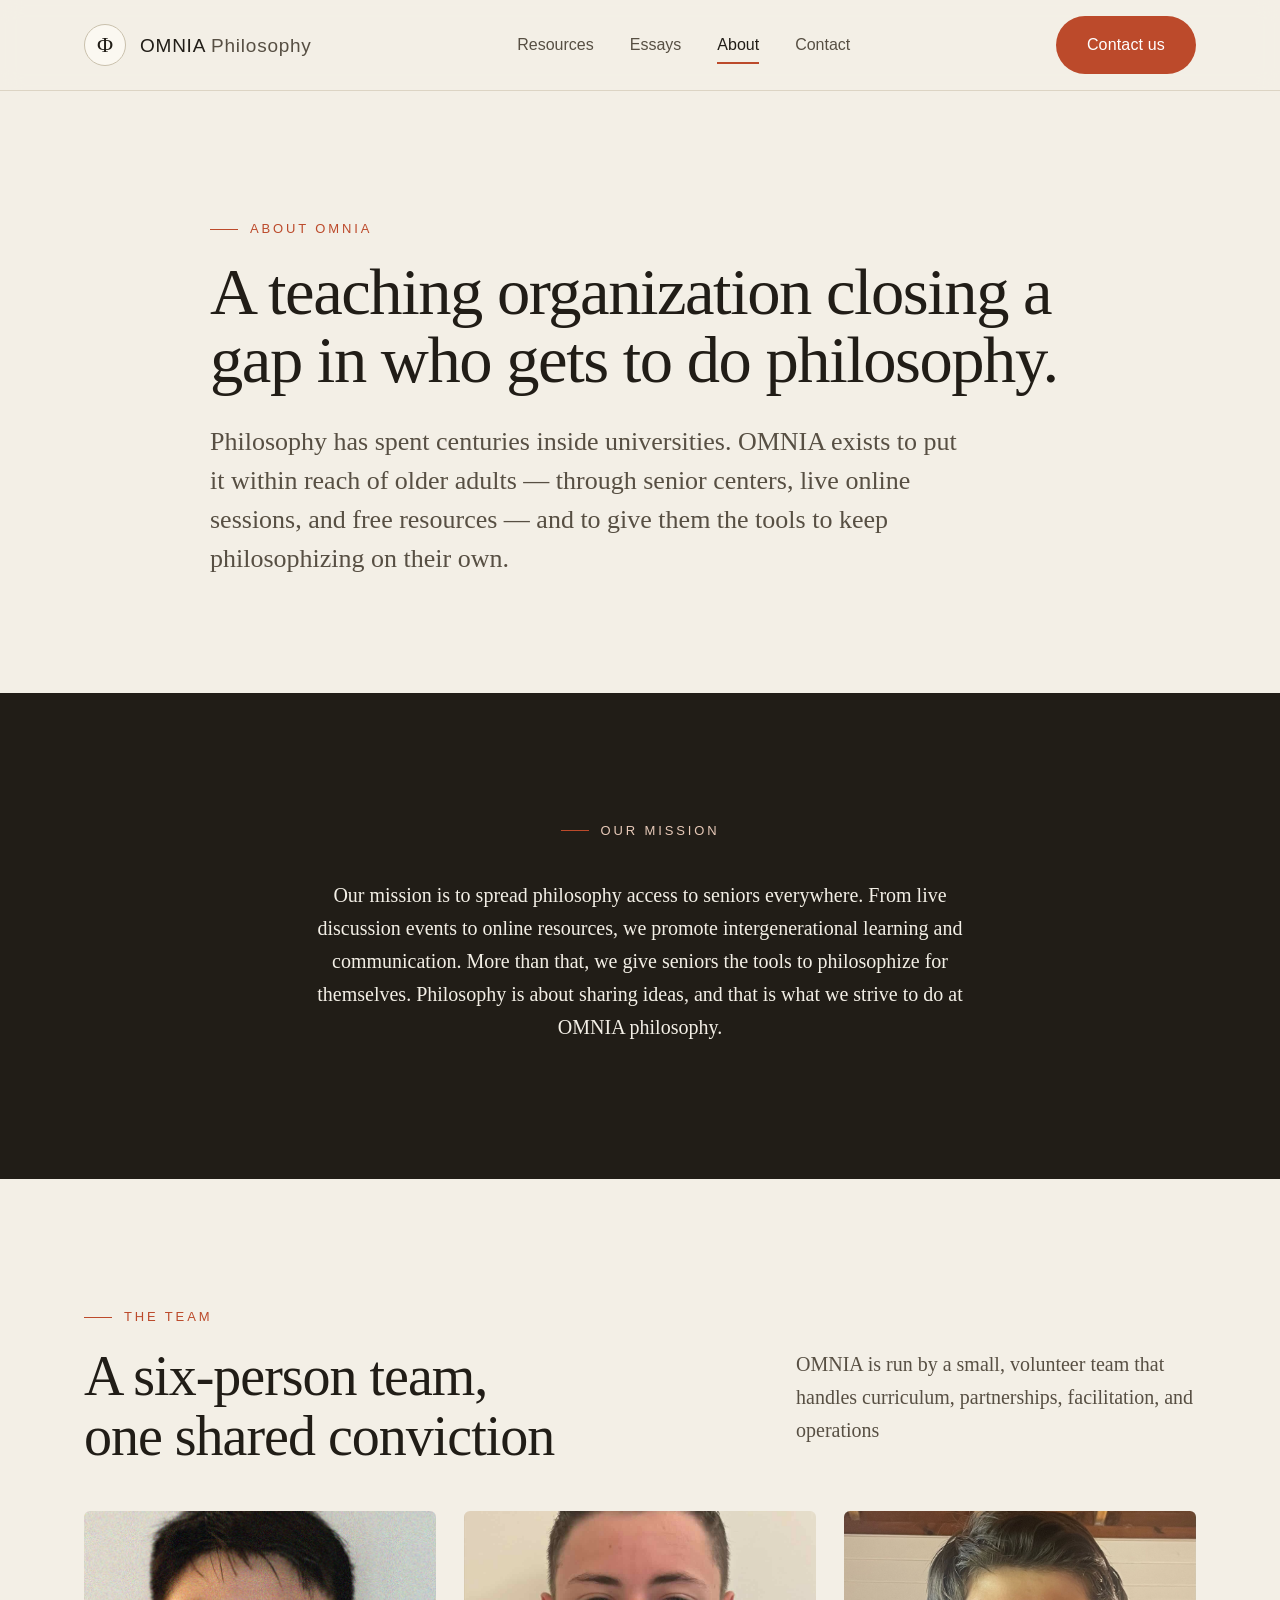
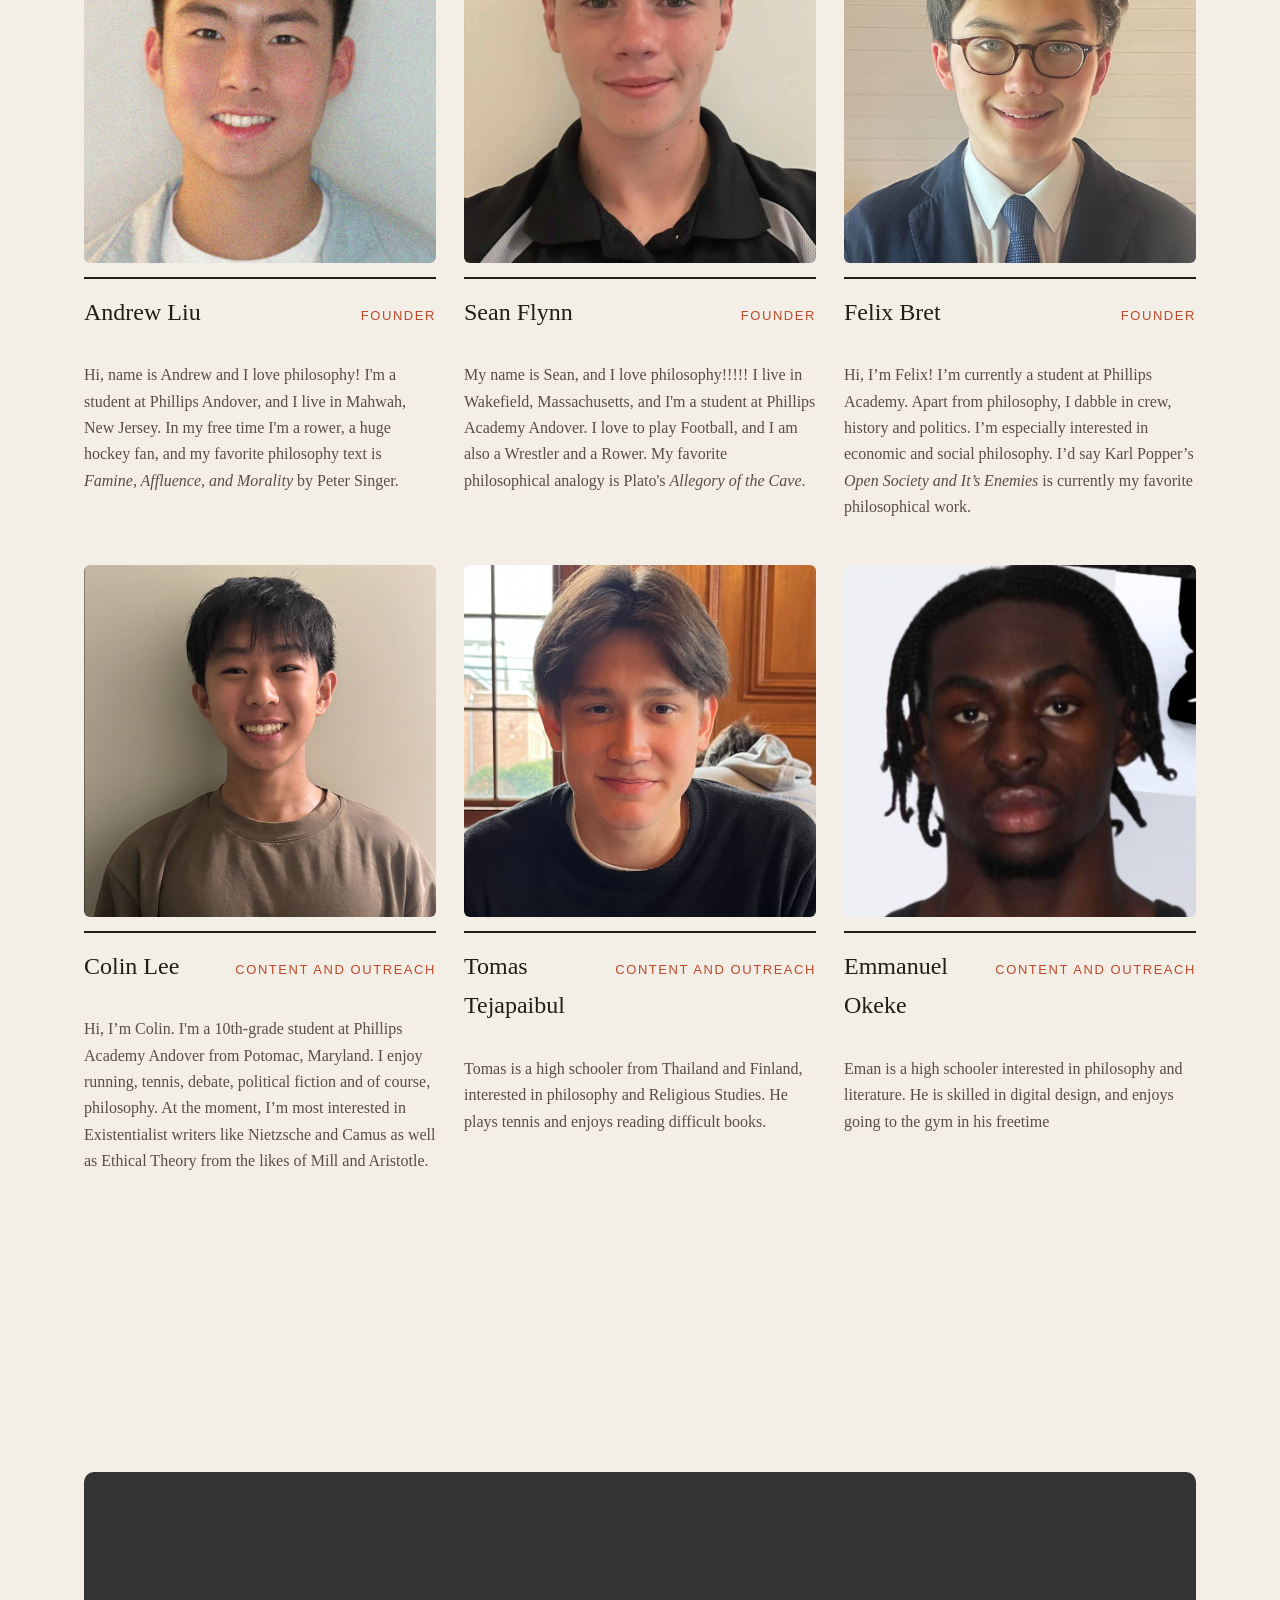
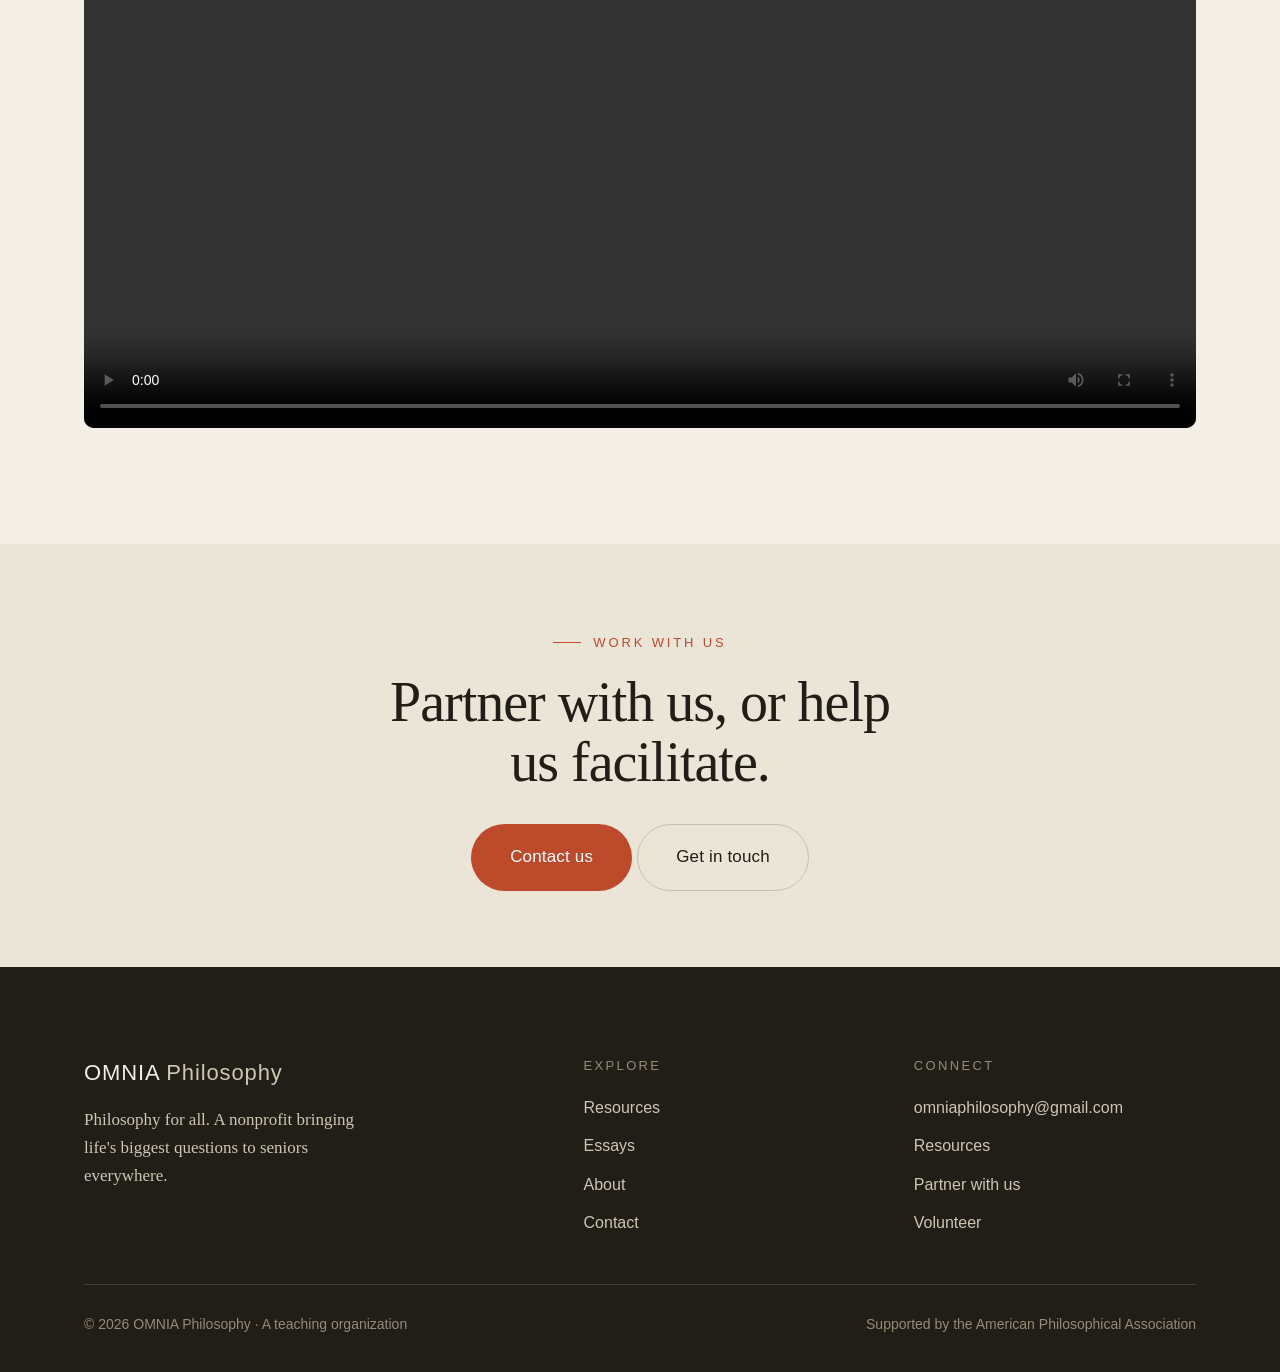
==== commit d333d694: "Update about.html" ====
--- a/about.html
+++ b/about.html
@@ -100,7 +100,7 @@
           </div>
           <div class="bio-grid">
             <article class="bio-card reveal">
-              <img src="Images/Andrew.png" alt="Photo — Andrew Liu" style="width:100%; aspect-ratio:1/1; object-fit:cover; border-radius:6px; display:block;">
+              <img src="images/Andrew.png" alt="Photo — Andrew Liu" style="width:100%; aspect-ratio:1/1; object-fit:cover; border-radius:6px; display:block;">
               <div class="bio-header">
                 <span class="r-name">Andrew Liu</span>
                 <span class="r-role">Founder</span>
@@ -108,7 +108,7 @@
               <p class="body small">Hi, name is Andrew and I love philosophy! I'm a student at Phillips Andover, and I live in Mahwah, New Jersey. In my free time I'm a rower, a huge hockey fan, and my favorite philosophy text is <em>Famine, Affluence, and Morality</em> by Peter Singer. </p>
             </article>
             <article class="bio-card reveal">
-              <img src="Images/Sean.jpeg" alt="Photo — Sean Flynn" style="width:100%; aspect-ratio:1/1; object-fit:cover; border-radius:6px; display:block;">
+              <img src="images/Sean.jpeg" alt="Photo — Sean Flynn" style="width:100%; aspect-ratio:1/1; object-fit:cover; border-radius:6px; display:block;">
               <div class="bio-header">
                 <span class="r-name">Sean Flynn</span>
                 <span class="r-role">Founder</span>
@@ -116,7 +116,7 @@
               <p class="body small">My name is Sean, and I love philosophy!!!!! I live in Wakefield, Massachusetts, and I'm a student at Phillips Academy Andover. I love to play Football,  and I am also a Wrestler and a Rower. My favorite philosophical analogy is Plato's <em>Allegory of the Cave</em>. </p>
             </article>
             <article class="bio-card reveal">
-              <img src="Images/felix-bret.jpeg" alt="Photo — Felix Bret" style="width:100%; aspect-ratio:1/1; object-fit:cover; border-radius:6px; display:block;">
+              <img src="images/felix-bret.jpeg" alt="Photo — Felix Bret" style="width:100%; aspect-ratio:1/1; object-fit:cover; border-radius:6px; display:block;">
               <div class="bio-header">
                 <span class="r-name">Felix Bret</span>
                 <span class="r-role">Founder </span>
@@ -124,7 +124,7 @@
               <p class="body small"> Hi, I’m Felix! I’m currently a student at Phillips Academy. Apart from philosophy, I dabble in crew, history and politics. I’m especially interested in economic and social philosophy. I’d say Karl Popper’s <em>Open Society and It’s Enemies</em> is currently my favorite philosophical work.</p>
             </article>
             <article class="bio-card reveal">
-              <img src="Images/Colin.png" alt="" style="width:100%; aspect-ratio:1/1; object-fit:cover; border-radius:6px; display:block;">
+              <img src="images/Colin.png" alt="" style="width:100%; aspect-ratio:1/1; object-fit:cover; border-radius:6px; display:block;">
               <div class="bio-header">
                 <span class="r-name">Colin Lee</span>
                 <span class="r-role">Content and Outreach</span>
@@ -132,7 +132,7 @@
               <p class="body small">Hi, I’m Colin. I'm a 10th-grade student at Phillips Academy Andover from Potomac, Maryland. I enjoy running, tennis, debate, political fiction and of course, philosophy. At the moment, I’m most interested in Existentialist writers like Nietzsche and Camus as well as Ethical Theory from the likes of Mill and Aristotle.</p>
             </article>
             <article class="bio-card reveal">
-              <img src="Images/Tomas.png" alt="" style="width:100%; aspect-ratio:1/1; object-fit:cover; border-radius:6px; display:block;">
+              <img src="images/Tomas.png" alt="" style="width:100%; aspect-ratio:1/1; object-fit:cover; border-radius:6px; display:block;">
               <div class="bio-header">
                 <span class="r-name">Tomas Tejapaibul</span>
                 <span class="r-role">Content and Outreach</span>
@@ -140,7 +140,7 @@
               <p class="body small">Tomas is a high schooler from Thailand and Finland, interested in philosophy and Religious Studies. He plays tennis and enjoys reading difficult books.</p>
             </article>
             <article class="bio-card reveal">
-              <img src="Images/Eman.png" alt="" style="width:100%; aspect-ratio:1/1; object-fit:cover; border-radius:6px; display:block;">
+              <img src="images/Eman.png" alt="" style="width:100%; aspect-ratio:1/1; object-fit:cover; border-radius:6px; display:block;">
               <div class="bio-header">
                 <span class="r-name">Emmanuel Okeke</span>
                 <span class="r-role">Content and Outreach</span>
@@ -161,7 +161,7 @@
               See OMNIA in a few minutes
             </h2>
           </div>
-          <video src="Images/screen-recording-05-03-2026.mp4" controls style="width:100%; border-radius:10px; display:block;"></video>
+          <video src="images/screen-recording-05-03-2026.mp4" controls style="width:100%; border-radius:10px; display:block;"></video>
         </div>
       </section>
 
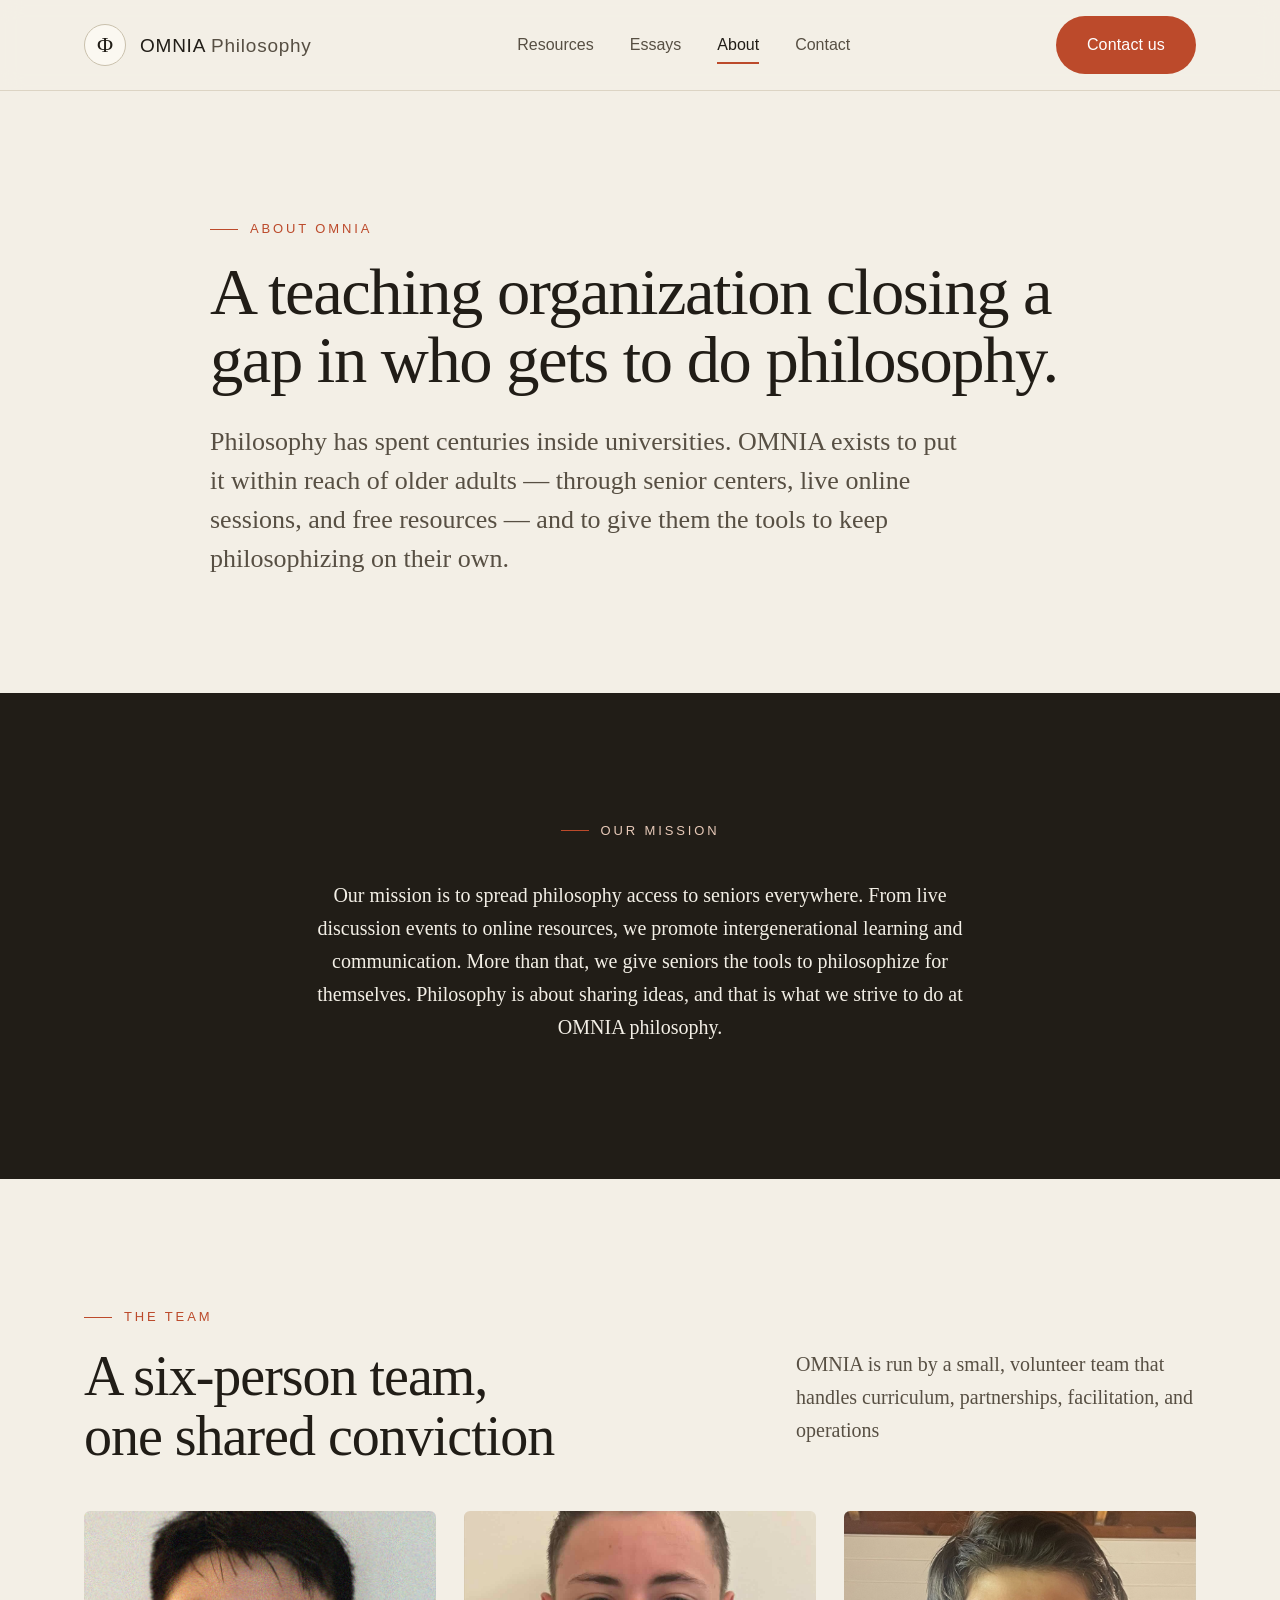
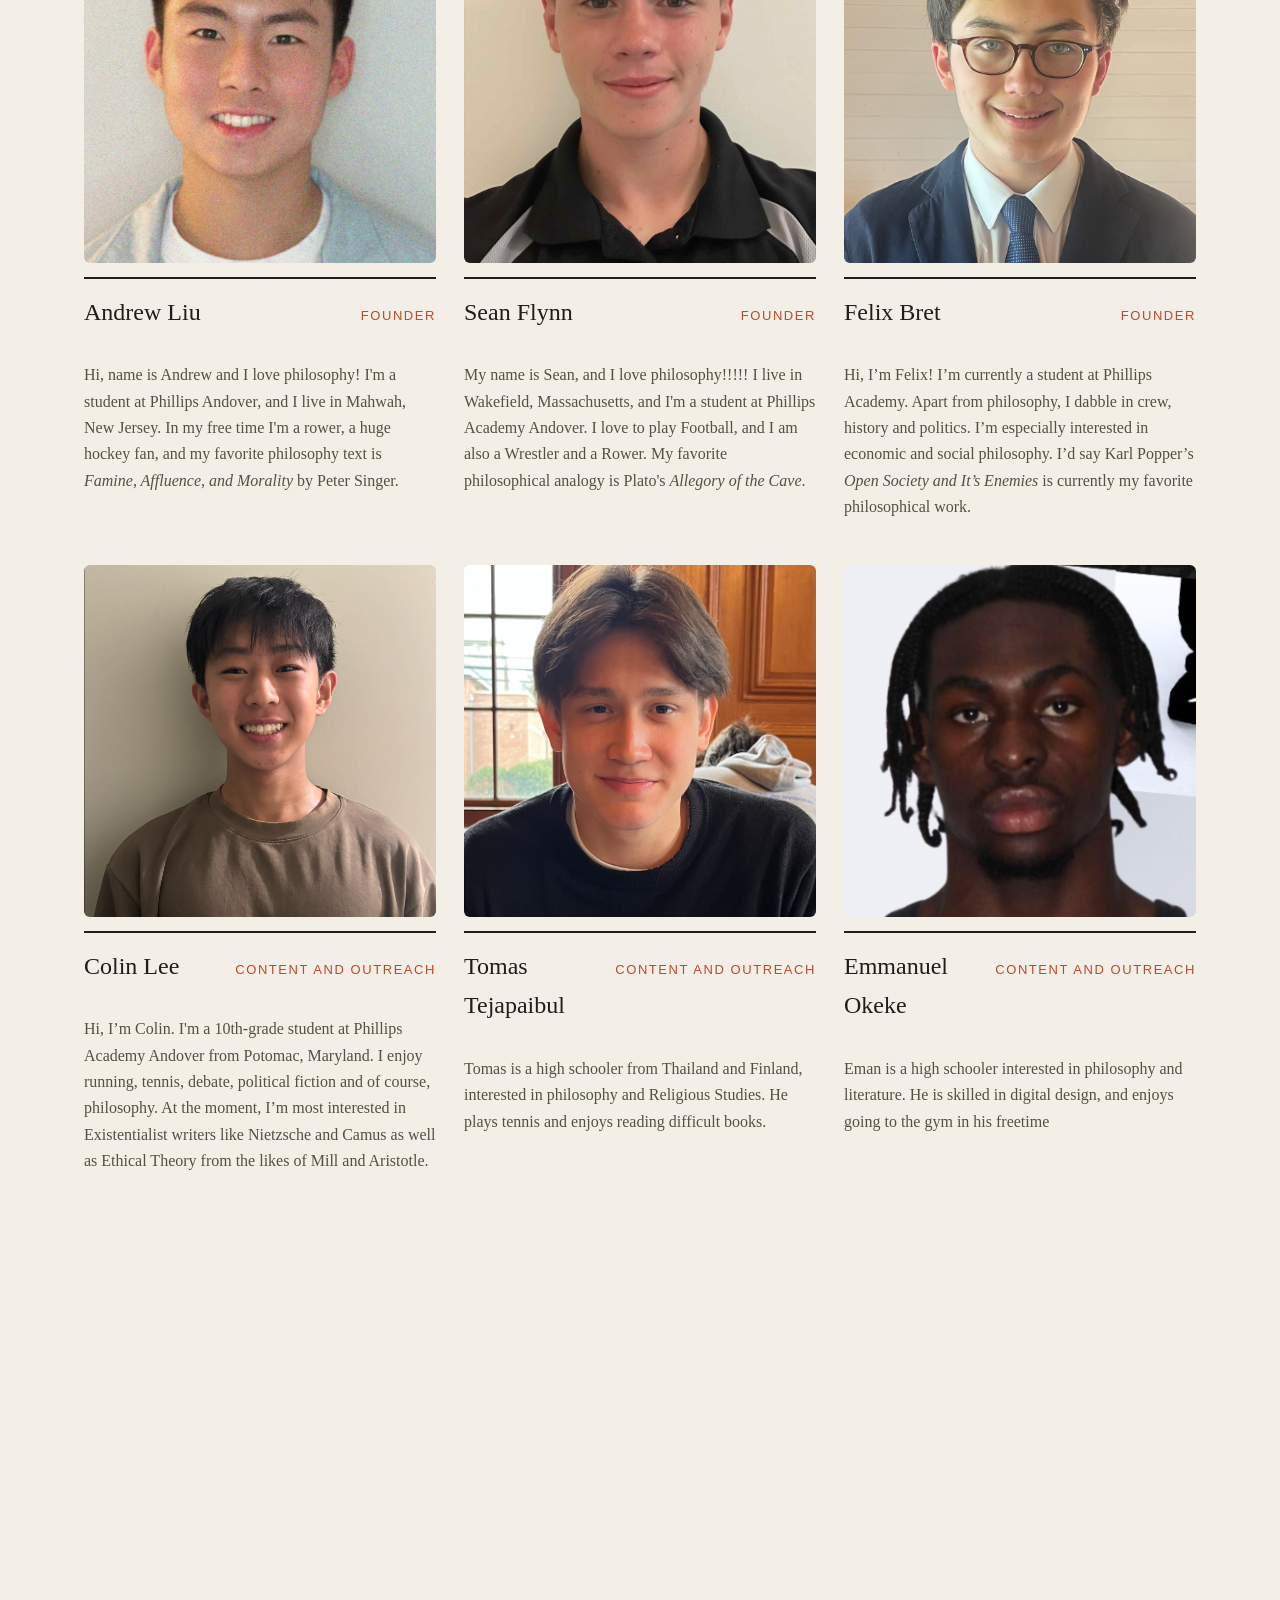
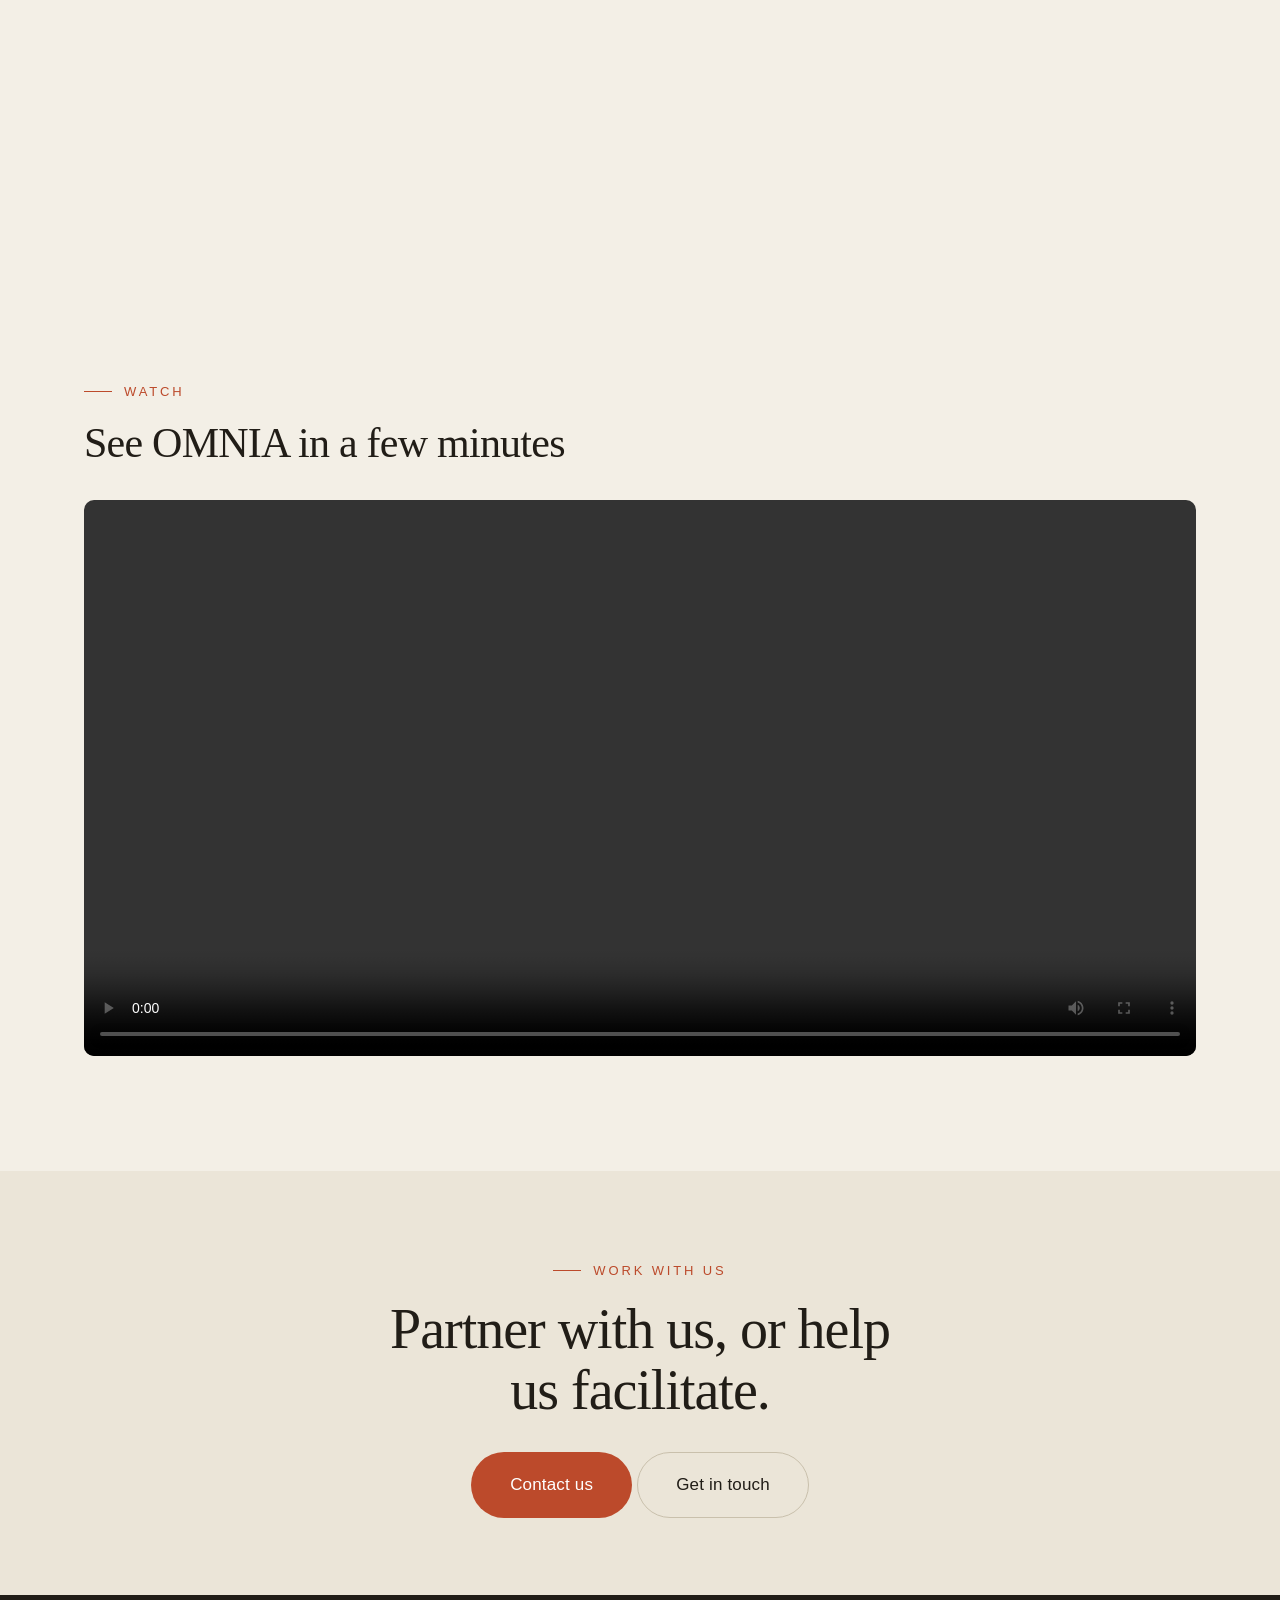
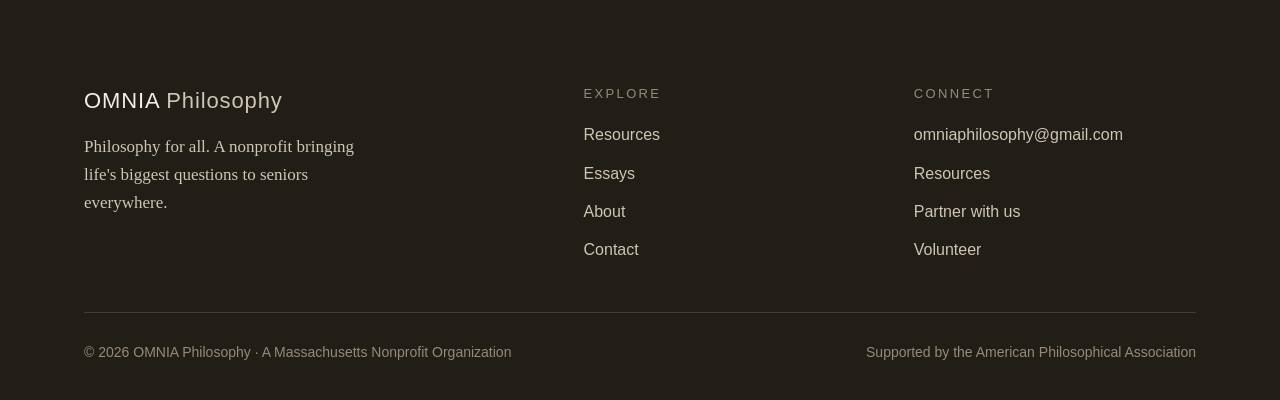
==== commit 9cc8e6f0: "Update about.html" ====
--- a/about.html
+++ b/about.html
@@ -147,6 +147,15 @@
               </div>
               <p class="body small">Eman is a high schooler interested in philosophy and literature. He is skilled in digital design, and enjoys going to the gym in his freetime </p>
             </article>
+            <article class="bio-card reveal">
+              <img src="images/oliver-rogers.png" alt="" style="width:100%; aspect-ratio:1/1; object-fit:cover; border-radius:6px; display:block;">             
+              <div class="bio-header">
+
+                <span class="r-name">Oliver Rogers</span>
+                <span class="r-role">Content and Outreach</span>
+              </div>
+              <p class="body small">Hi, my name is Oliver and I'm an 11th grader from Tokyo, Japan. I'm passionate about US-Japan relations, and in my freetime I play double bass in the orchestra. I also play football and row on the crew team! </p>
+            </article>
           </div>
           
         </div>
@@ -216,7 +225,8 @@
           </div>
         </div>
         <div class="footer-bottom">
-          <span>© 2026 OMNIA Philosophy · A teaching organization</span>
+          <span>© 2026 OMNIA Philosophy · A Massachusetts Nonprofit
+            Organization</span>
           <span>Supported by the American Philosophical Association</span>
         </div>
       </div>
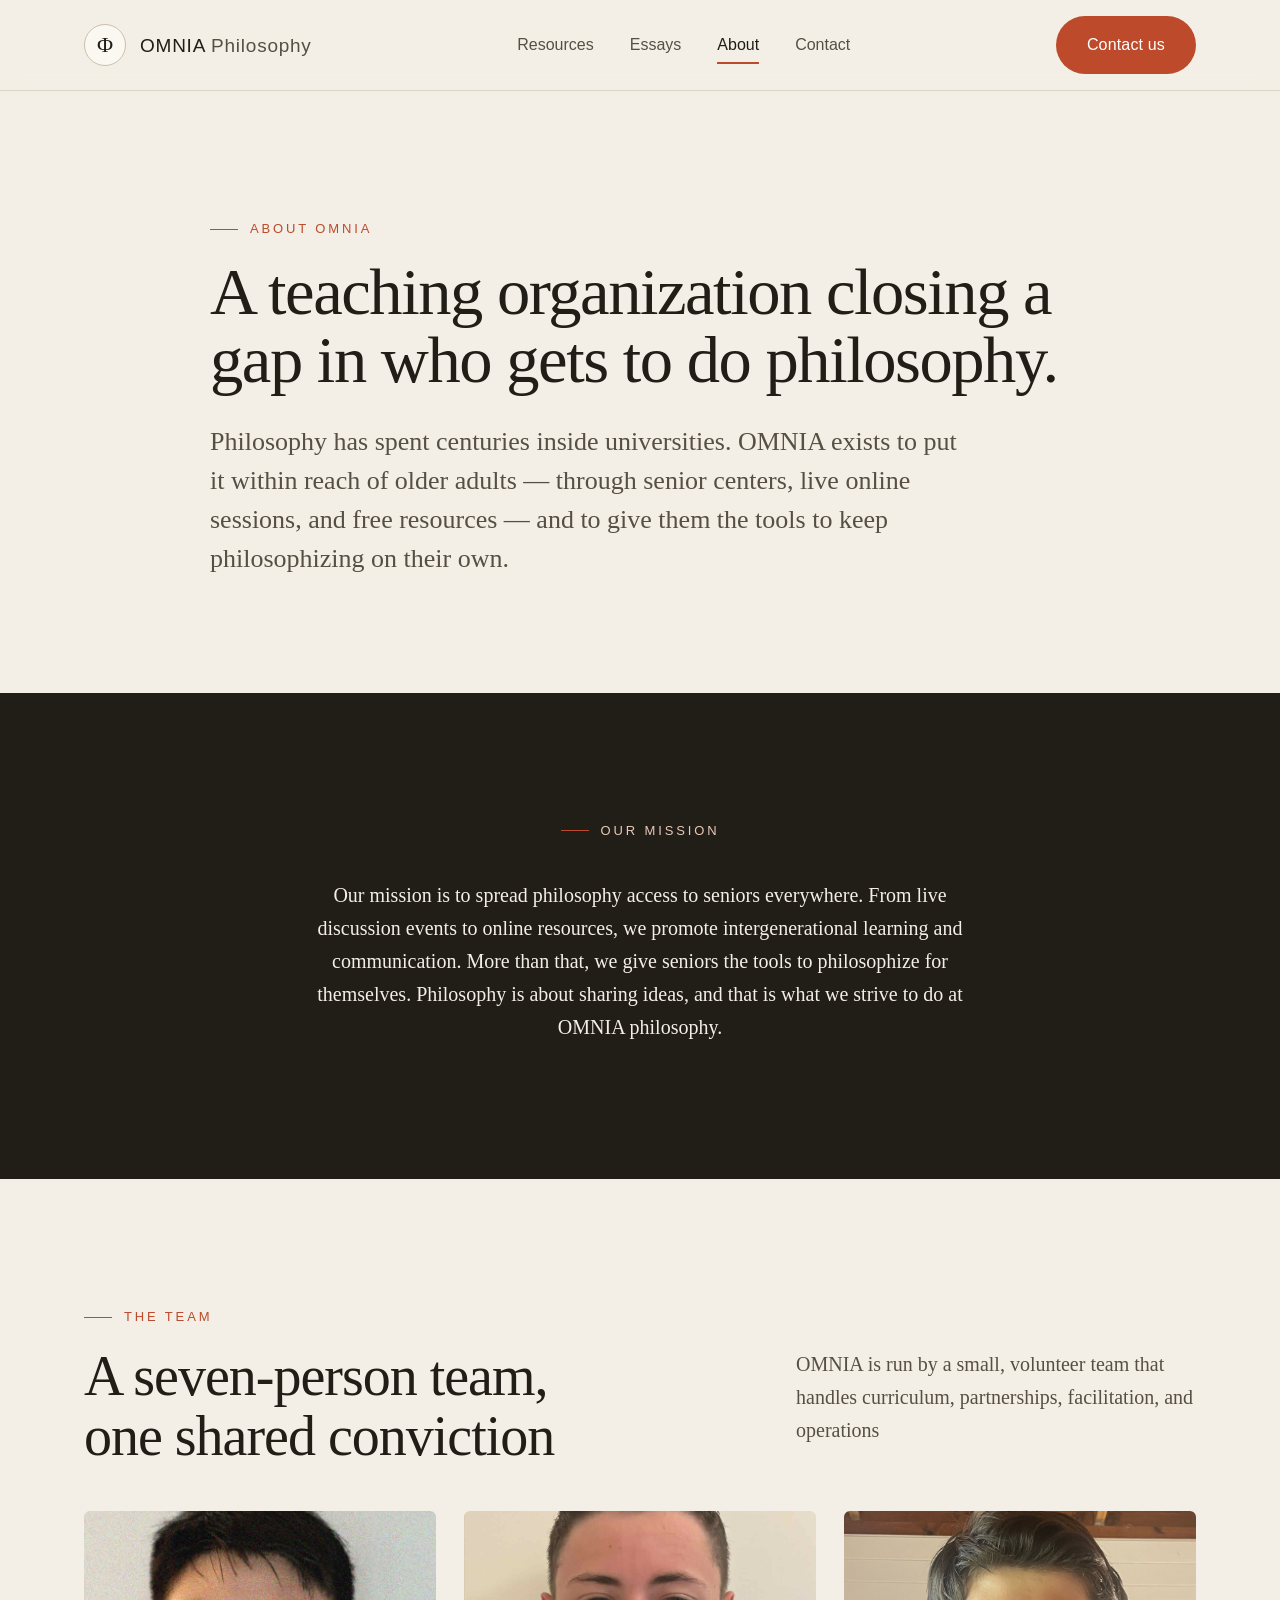
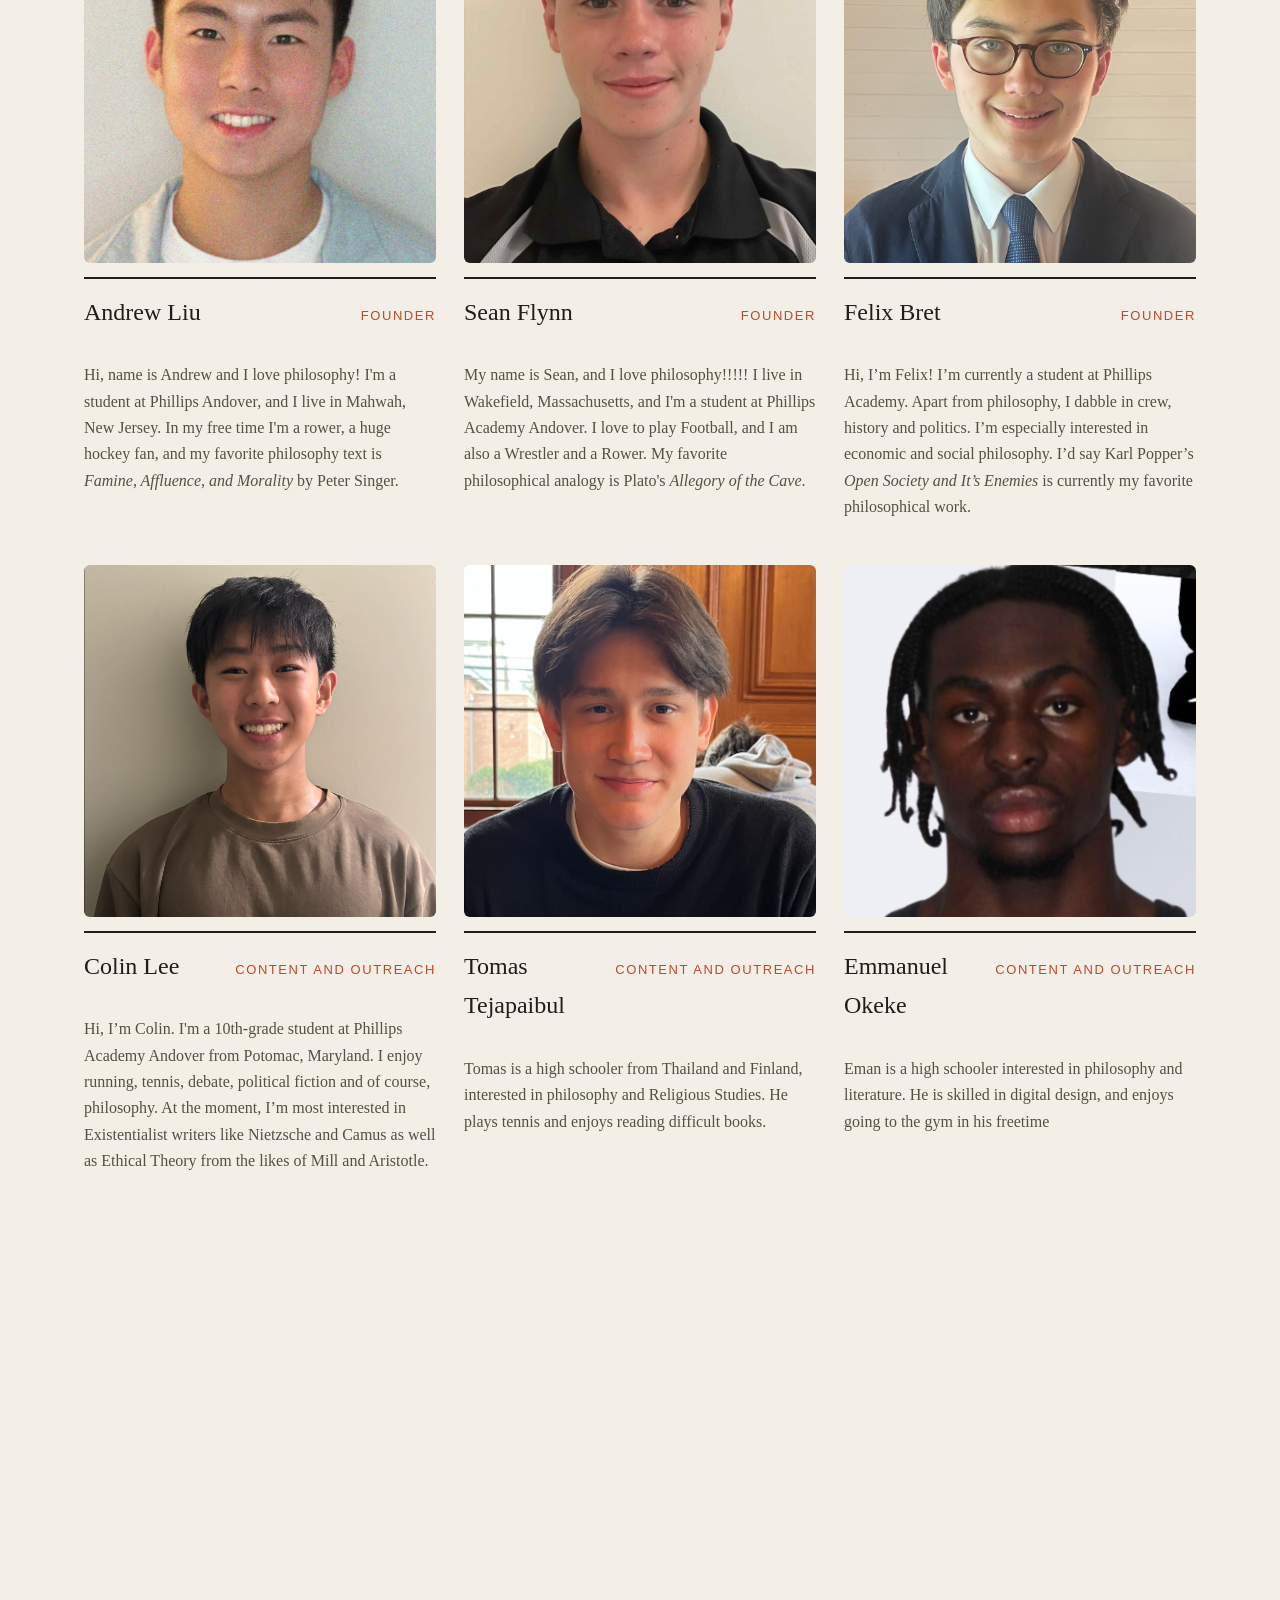
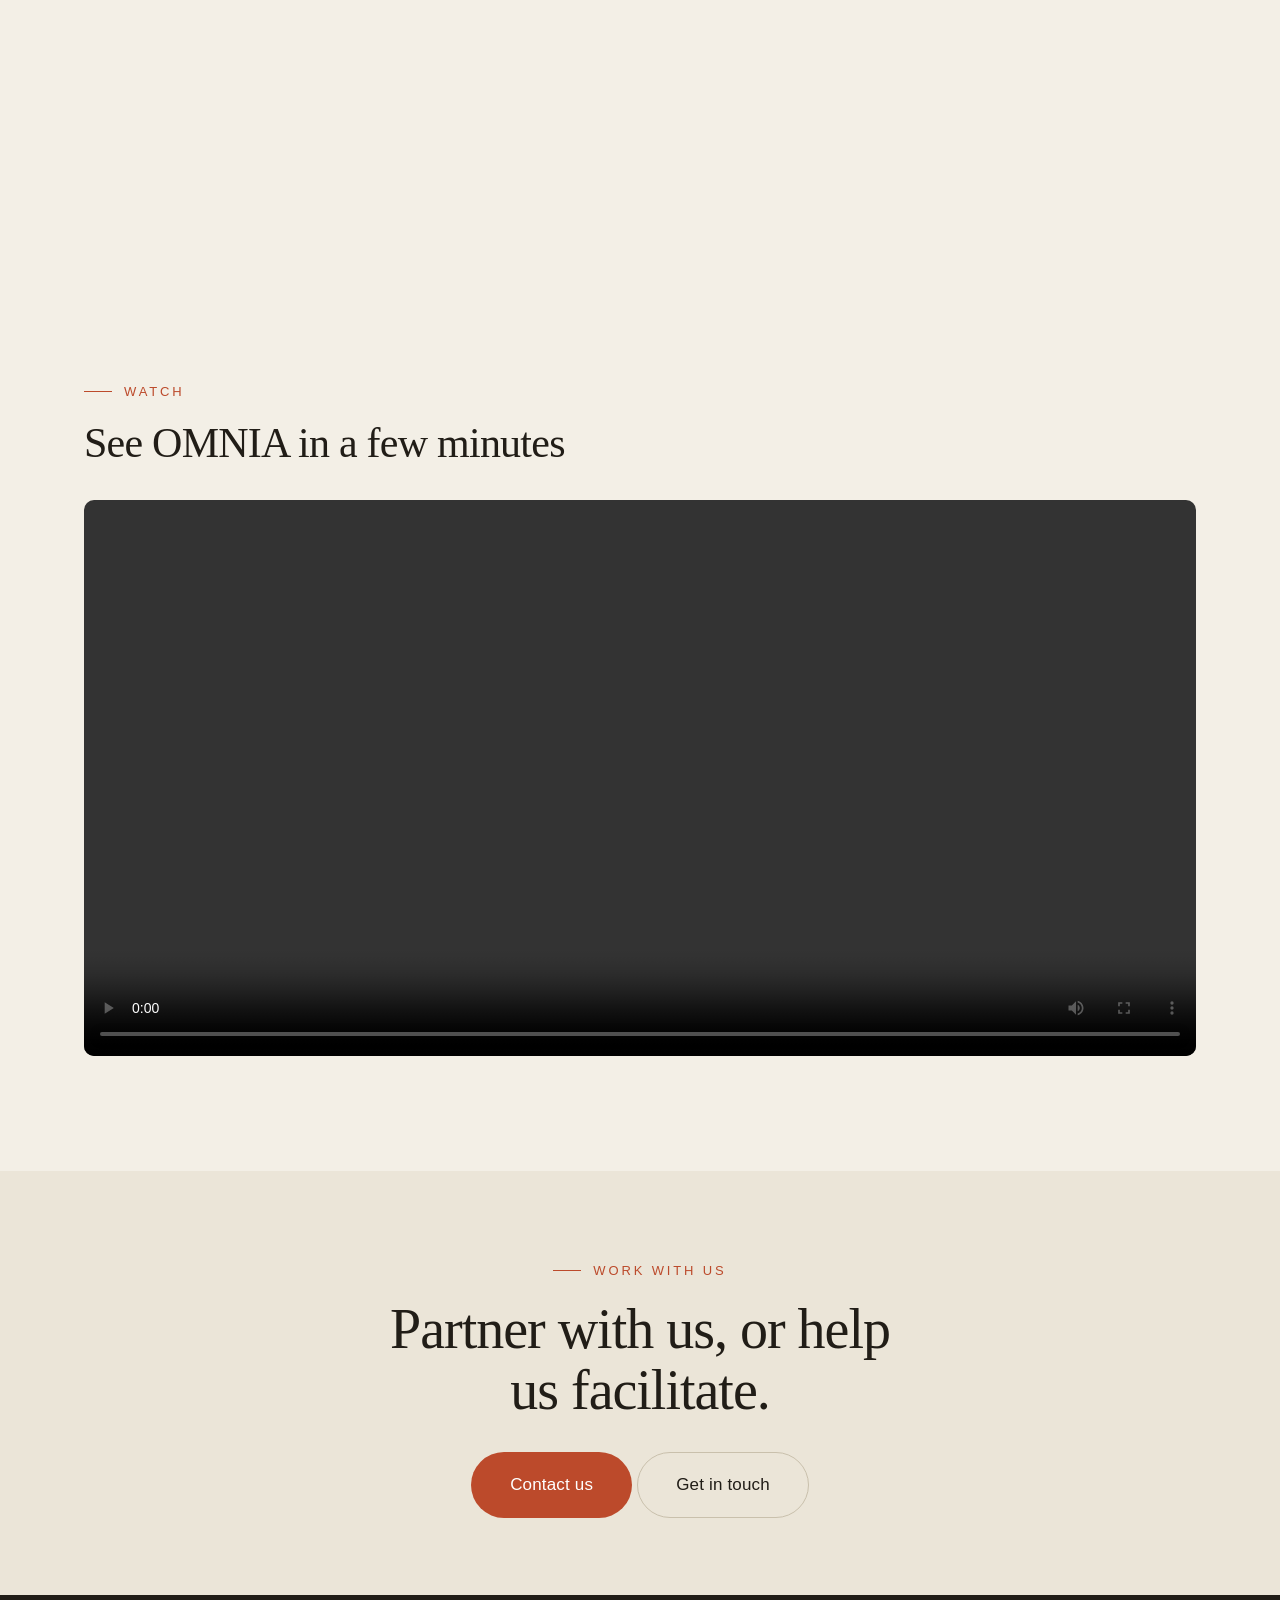
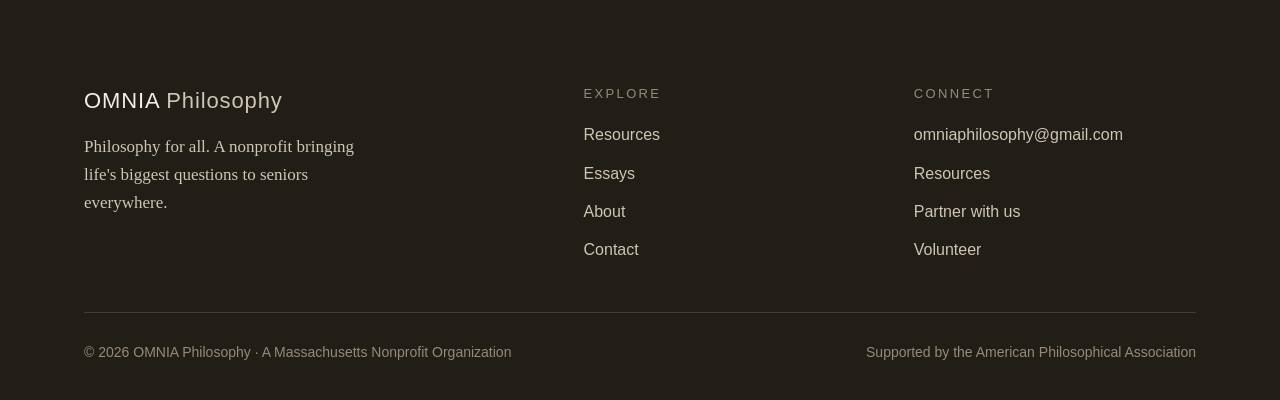
==== commit abe7e393: "Update about.html" ====
--- a/about.html
+++ b/about.html
@@ -91,7 +91,7 @@
           <div class="team-head">
             <div>
               <p class="eyebrow">The team</p>
-              <h2 class="h2">A six-person team,<br />one shared conviction</h2>
+              <h2 class="h2">A seven-person team,<br />one shared conviction</h2>
             </div>
             <p class="body" style="max-width: 40ch; align-self: end">
               OMNIA is run by a small, volunteer team that handles curriculum,
